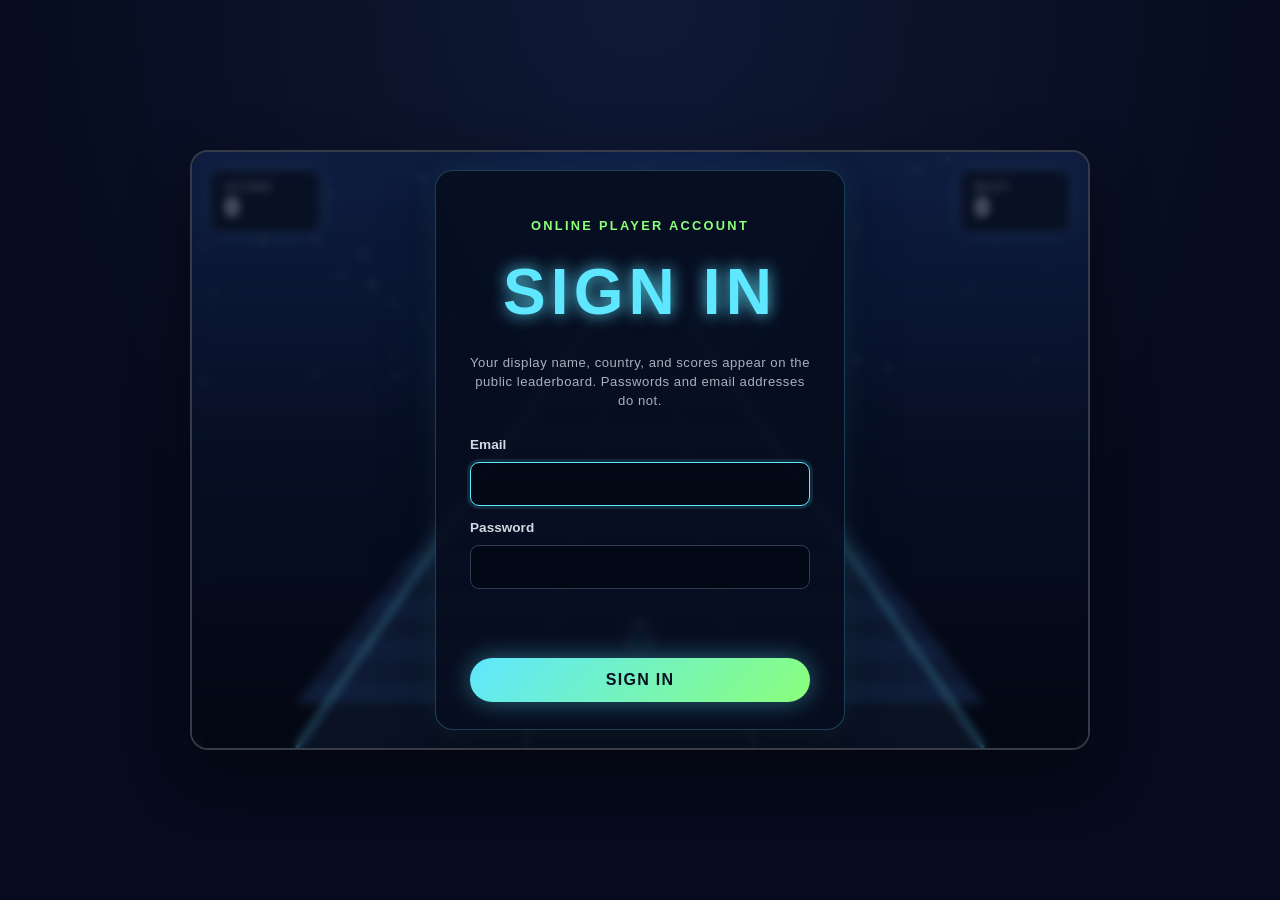
==== index.html @ 90239e7e "Add files via upload" ====
<!DOCTYPE html>
<html lang="en">
  <head>
    <meta charset="UTF-8" />
    <meta name="viewport" content="width=device-width, initial-scale=1.0" />
    <title>Slope Rush</title>
    <link rel="stylesheet" href="style.css" />
    <script src="supabase-config.js"></script>
  </head>
  <body>
    <div class="game-shell">
      <div class="hud">
        <div class="panel">
          <span class="label">Score</span>
          <span id="score">0</span>
        </div>
        <div class="panel">
          <span class="label">Best</span>
          <span id="best">0</span>
        </div>
      </div>
      <div id="challengeTracker" class="challenge-tracker" aria-live="polite" hidden></div>
      <div class="controls-hint">← → Switch lanes &nbsp;·&nbsp; ↑ Jump &nbsp;·&nbsp; ↓ Crouch</div>
      <div id="accountBar" class="account-bar" hidden>
        <span id="accountName"></span>
        <button id="signOutButton" type="button">Sign out</button>
      </div>

      <canvas id="gameCanvas" width="900" height="600" aria-label="Slope style racing game"></canvas>

      <div id="overlay" class="overlay visible" aria-live="polite"></div>

      <div class="touch-controls" aria-label="Touch controls">
        <button id="leftButton" type="button" aria-label="Move left">←</button>
        <button id="jumpButton" class="action-button" type="button" aria-label="Jump">JUMP</button>
        <button id="crouchButton" class="action-button" type="button" aria-label="Crouch">CROUCH</button>
        <button id="rightButton" type="button" aria-label="Move right">→</button>
      </div>
    </div>

    <script src="game.js"></script>
  </body>
</html>
---- style.css ----
:root {
  --bg-1: #060b1d;
  --bg-2: #101a36;
  --panel: rgba(9, 15, 31, 0.7);
  --accent: #5ee7ff;
  --accent-2: #8bff7a;
  --danger: #ff5a76;
  --text: #edf7ff;
  --shadow: rgba(0, 0, 0, 0.35);
}

* {
  box-sizing: border-box;
}

html, body {
  margin: 0;
  min-height: 100%;
  height: 100%;
  font-family: Arial, Helvetica, sans-serif;
  background: radial-gradient(circle at top, var(--bg-2), var(--bg-1) 60%);
  color: var(--text);
}

body {
  display: grid;
  place-items: center;
}

.game-shell {
  position: relative;
  width: min(92vw, 900px);
  max-height: 92vh;
  aspect-ratio: 3 / 2;
  border-radius: 18px;
  overflow: hidden;
  box-shadow: 0 24px 60px rgba(0, 0, 0, 0.45);
  border: 2px solid rgba(255, 255, 255, 0.2);
  background: #050a19;
}

#gameCanvas {
  display: block;
  width: 100%;
  height: 100%;
  background: linear-gradient(to bottom, #0c1631 0%, #050a19 45%, #030912 100%);
}

.hud {
  position: absolute;
  top: 18px;
  left: 18px;
  right: 18px;
  display: flex;
  justify-content: space-between;
  gap: 12px;
  z-index: 2;
  pointer-events: none;
}

.controls-hint {
  position: absolute;
  top: 28px;
  left: 50%;
  z-index: 2;
  transform: translateX(-50%);
  color: rgba(237, 247, 255, 0.78);
  font-size: 0.8rem;
  letter-spacing: 0.04em;
  white-space: nowrap;
  pointer-events: none;
}

.challenge-tracker {
  position: absolute;
  top: 78px;
  right: 18px;
  z-index: 2;
  display: grid;
  gap: 5px;
  width: min(230px, 30%);
  padding: 9px 12px;
  border: 1px solid rgba(94, 231, 255, 0.2);
  border-radius: 10px;
  background: rgba(9, 15, 31, 0.78);
  color: var(--text);
  font-size: 0.78rem;
  pointer-events: none;
}

.challenge-tracker-heading,
.challenge-tracker-item {
  display: flex;
  justify-content: space-between;
  align-items: center;
  gap: 8px;
}

.challenge-tracker[hidden] {
  display: none;
}

.challenge-tracker strong {
  color: var(--accent-2);
  letter-spacing: 0.04em;
}

.challenge-tracker-heading span,
.challenge-tracker-item {
  color: rgba(237, 247, 255, 0.72);
}

.challenge-tracker-item {
  font-size: 0.7rem;
}

.challenge-tracker-item b {
  color: var(--text);
  white-space: nowrap;
}

.account-bar {
  position: absolute;
  top: 18px;
  left: 50%;
  z-index: 4;
  display: flex;
  align-items: center;
  gap: 10px;
  padding: 6px 8px 6px 12px;
  transform: translateX(-50%);
  border: 1px solid rgba(255, 255, 255, 0.16);
  border-radius: 999px;
  background: var(--panel);
  color: var(--text);
  font-size: 0.8rem;
}

.account-bar[hidden] {
  display: none;
}

.account-bar button,
.auth-switch {
  border: 0;
  background: transparent;
  color: var(--accent);
  font: inherit;
  cursor: pointer;
}

.account-bar button {
  padding: 5px 8px;
  border-radius: 999px;
}

.account-bar button:hover,
.auth-switch:hover {
  color: var(--accent-2);
}

.panel {
  display: flex;
  flex-direction: column;
  min-width: 110px;
  padding: 10px 14px;
  border-radius: 10px;
  background: var(--panel);
  border: 1px solid rgba(255, 255, 255, 0.12);
  box-shadow: 0 0 25px rgba(94, 231, 255, 0.18);
}

.label {
  font-size: 0.72rem;
  letter-spacing: 0.12em;
  text-transform: uppercase;
  color: rgba(237, 247, 255, 0.75);
}

#score, #best {
  font-size: clamp(1.2rem, 2vw, 2rem);
  font-weight: 700;
  line-height: 1.1;
}

.overlay {
  position: absolute;
  inset: 0;
  display: grid;
  place-items: center;
  text-align: center;
  background: rgba(5, 10, 24, 0.45);
  backdrop-filter: blur(4px);
  z-index: 3;
  overflow-y: auto;
  opacity: 0;
  pointer-events: none;
  transition: opacity 200ms ease;
}

.overlay.visible {
  opacity: 1;
  pointer-events: auto;
}

.overlay-content {
  display: grid;
  justify-items: center;
  gap: 8px;
  max-height: 100%;
  overflow-y: auto;
  padding: 16px 24px;
}

.overlay-content.welcome-screen {
  gap: 7px;
  padding: 56px 24px 12px;
}

.overlay-content.run-complete {
  gap: 8px;
}

.challenge-card {
  display: grid;
  gap: 6px;
  width: min(100%, 470px);
  padding: 10px 12px;
  border: 1px solid rgba(94, 231, 255, 0.22);
  border-radius: 14px;
  background: rgba(7, 14, 32, 0.92);
  text-align: left;
}

.challenge-summary,
.challenge-item-heading {
  display: flex;
  justify-content: space-between;
  align-items: center;
  gap: 12px;
}

.challenge-summary {
  color: var(--accent);
  font-size: 0.9rem;
}

.challenge-summary span,
.challenge-xp,
.challenge-reset {
  color: rgba(237, 247, 255, 0.72);
  font-size: 0.72rem;
}

.challenge-list {
  display: grid;
  gap: 5px;
  margin: 0;
  padding: 0;
  list-style: none;
}

.challenge-item-heading {
  color: var(--text);
  font-size: 0.76rem;
}

.challenge-item.complete .challenge-item-heading {
  color: var(--accent-2);
}

.challenge-item progress {
  display: block;
  width: 100%;
  height: 4px;
  margin-top: 2px;
  overflow: hidden;
  border: 0;
  border-radius: 999px;
  background: rgba(255, 255, 255, 0.12);
  accent-color: var(--accent-2);
}

.challenge-item progress::-webkit-progress-bar {
  border-radius: 999px;
  background: rgba(255, 255, 255, 0.12);
}

.challenge-item progress::-webkit-progress-value {
  border-radius: 999px;
  background: linear-gradient(90deg, var(--accent), var(--accent-2));
}

.challenge-item progress::-moz-progress-bar {
  border-radius: 999px;
  background: linear-gradient(90deg, var(--accent), var(--accent-2));
}

.challenge-xp,
.challenge-reset {
  margin: 0;
  text-align: center;
}

.challenge-xp {
  color: var(--accent-2);
}

.skin-reward {
  padding-top: 6px;
  border-top: 1px solid rgba(255, 255, 255, 0.1);
}

.skin-reward summary,
.skin-summary-name,
.skin-equipped {
  display: flex;
  align-items: center;
  gap: 8px;
}

.skin-reward summary {
  justify-content: space-between;
  color: rgba(237, 247, 255, 0.8);
  font-size: 0.7rem;
  cursor: pointer;
  list-style: none;
}

.skin-reward summary::-webkit-details-marker {
  display: none;
}

.skin-summary-name {
  color: var(--accent);
  font-weight: 700;
}

.skin-equipped {
  margin-top: 8px;
}

.skin-equipped label {
  color: rgba(237, 247, 255, 0.78);
  font-size: 0.72rem;
}

.skin-equipped select {
  min-width: 0;
  flex: 1;
  padding: 6px 8px;
  border: 1px solid rgba(94, 231, 255, 0.25);
  border-radius: 7px;
  background: rgba(3, 8, 20, 0.9);
  color: var(--text);
  font: inherit;
  font-size: 0.72rem;
}

.skin-equipped select:focus {
  outline: 2px solid rgba(94, 231, 255, 0.65);
  outline-offset: 2px;
}

.skin-swatch {
  display: inline-block;
  width: 18px;
  height: 18px;
  flex: 0 0 18px;
  border: 2px solid rgba(255, 255, 255, 0.9);
  border-radius: 50%;
  background: var(--skin-color);
  box-shadow: 0 0 12px var(--skin-glow);
}

.challenge-level-up {
  color: var(--accent-2);
  font-size: 0.76rem;
  font-weight: 700;
  text-align: center;
}

.challenge-tracker .challenge-level-up {
  display: block;
  line-height: 1.35;
}

.overlay-content p {
  margin: 0;
}

.auth-card {
  display: grid;
  justify-items: stretch;
  gap: 10px;
  width: min(90%, 410px);
  max-height: 94%;
  overflow-y: auto;
  padding: clamp(20px, 4vw, 34px);
  border: 1px solid rgba(94, 231, 255, 0.24);
  border-radius: 18px;
  background: rgba(7, 14, 32, 0.92);
  box-shadow: 0 18px 55px rgba(0, 0, 0, 0.42), 0 0 30px rgba(94, 231, 255, 0.1);
  text-align: left;
}

.auth-card .eyebrow,
.auth-card h1,
.auth-card .auth-description,
.auth-card .hint {
  text-align: center;
}

.auth-card h1 {
  font-size: clamp(1.8rem, 5vw, 2.5rem);
}

.auth-card .auth-description,
.auth-card .hint {
  color: rgba(237, 247, 255, 0.7);
  font-size: 0.82rem;
  line-height: 1.45;
}

.auth-card .setup-notice {
  padding: 10px 12px;
  border: 1px solid rgba(255, 189, 74, 0.35);
  border-radius: 9px;
  background: rgba(255, 189, 74, 0.08);
  color: #ffd58a;
  font-size: 0.8rem;
  line-height: 1.45;
  text-align: center;
}

.auth-card label {
  margin-top: 4px;
  color: rgba(237, 247, 255, 0.88);
  font-size: 0.85rem;
  font-weight: 700;
}

.auth-card input {
  width: 100%;
  min-height: 44px;
  padding: 10px 12px;
  border: 1px solid rgba(181, 212, 255, 0.26);
  border-radius: 9px;
  outline: none;
  background: rgba(3, 8, 20, 0.85);
  color: var(--text);
  font: inherit;
}

.auth-card input:focus {
  border-color: var(--accent);
  box-shadow: 0 0 0 3px rgba(94, 231, 255, 0.12);
}

.auth-card .auth-message {
  min-height: 1em;
  color: #ff9aa9;
  font-size: 0.85rem;
  line-height: 1.4;
  text-align: center;
}

.auth-card .auth-submit {
  width: 100%;
}

.auth-card .auth-submit:disabled {
  cursor: wait;
  opacity: 0.7;
}

.auth-switch {
  padding: 8px;
  font-size: 0.9rem;
}

.leaderboard-card {
  display: grid;
  justify-items: center;
  gap: 12px;
  width: min(92%, 650px);
  max-height: 92%;
  overflow-y: auto;
  padding: clamp(18px, 4vw, 32px);
  border: 1px solid rgba(94, 231, 255, 0.24);
  border-radius: 18px;
  background: rgba(7, 14, 32, 0.94);
  box-shadow: 0 18px 55px rgba(0, 0, 0, 0.42), 0 0 30px rgba(94, 231, 255, 0.1);
}

.leaderboard-card h1 {
  font-size: clamp(1.8rem, 5vw, 2.5rem);
}

.leaderboard-status {
  min-height: 1.3em;
  color: rgba(237, 247, 255, 0.75);
  font-size: 0.85rem;
  line-height: 1.45;
}

.leaderboard-table-wrap {
  width: 100%;
  overflow-x: auto;
}

.leaderboard-table {
  width: 100%;
  border-collapse: collapse;
  text-align: left;
}

.leaderboard-table th,
.leaderboard-table td {
  padding: 10px 8px;
  border-bottom: 1px solid rgba(255, 255, 255, 0.1);
}

.leaderboard-table th {
  color: var(--accent);
  font-size: 0.72rem;
  letter-spacing: 0.08em;
  text-transform: uppercase;
}

.leaderboard-table td {
  font-size: 0.92rem;
}

.overlay .eyebrow {
  color: var(--accent-2);
  font-size: 0.8rem;
  font-weight: 700;
  letter-spacing: 0.18em;
  text-transform: uppercase;
}

.overlay h1 {
  margin: 0;
  font-size: clamp(2rem, 5vw, 4rem);
  letter-spacing: 0.08em;
  text-transform: uppercase;
  color: var(--accent);
  text-shadow: 0 0 16px rgba(94, 231, 255, 0.9);
}

.overlay p {
  font-size: clamp(0.9rem, 2vw, 1.2rem);
  letter-spacing: 0.04em;
}

.overlay .hint {
  color: rgba(237, 247, 255, 0.72);
  font-size: 0.85rem;
}

.start-button {
  margin: 8px 0;
  padding: 13px 32px;
  border: 0;
  border-radius: 999px;
  background: linear-gradient(135deg, var(--accent), var(--accent-2));
  color: #06101e;
  font-size: 1rem;
  font-weight: 800;
  letter-spacing: 0.08em;
  text-transform: uppercase;
  cursor: pointer;
  box-shadow: 0 0 24px rgba(94, 231, 255, 0.4);
}

.start-button:hover {
  transform: translateY(-2px);
  box-shadow: 0 0 32px rgba(94, 231, 255, 0.7);
}

.touch-controls {
  position: absolute;
  right: 16px;
  bottom: 16px;
  left: 16px;
  display: flex;
  justify-content: space-between;
  z-index: 2;
  pointer-events: none;
}

.touch-controls button {
  width: 54px;
  height: 54px;
  border: 1px solid rgba(255, 255, 255, 0.35);
  border-radius: 50%;
  background: rgba(9, 15, 31, 0.65);
  color: var(--text);
  font-size: 1.7rem;
  cursor: pointer;
  pointer-events: auto;
  touch-action: manipulation;
}

.touch-controls .action-button {
  width: auto;
  min-width: 72px;
  height: 46px;
  align-self: center;
  padding: 0 12px;
  border-radius: 999px;
  font-size: 0.72rem;
  font-weight: 800;
  letter-spacing: 0.05em;
}

@media (hover: hover) and (pointer: fine) {
  .touch-controls {
    display: none;
  }
}

@media (max-width: 600px) {
  .game-shell {
    width: 100vw;
    max-height: 100vh;
    border-radius: 0;
  }

  .panel {
    min-width: 82px;
  }

  .controls-hint {
    top: 76px;
    font-size: 0.65rem;
  }

  .account-bar {
    top: 14px;
    font-size: 0.7rem;
  }

  .challenge-tracker {
    top: 118px;
    right: 10px;
    width: min(205px, 45%);
    padding: 7px 9px;
    font-size: 0.68rem;
  }

  .challenge-card {
    padding: 11px 12px;
  }
}
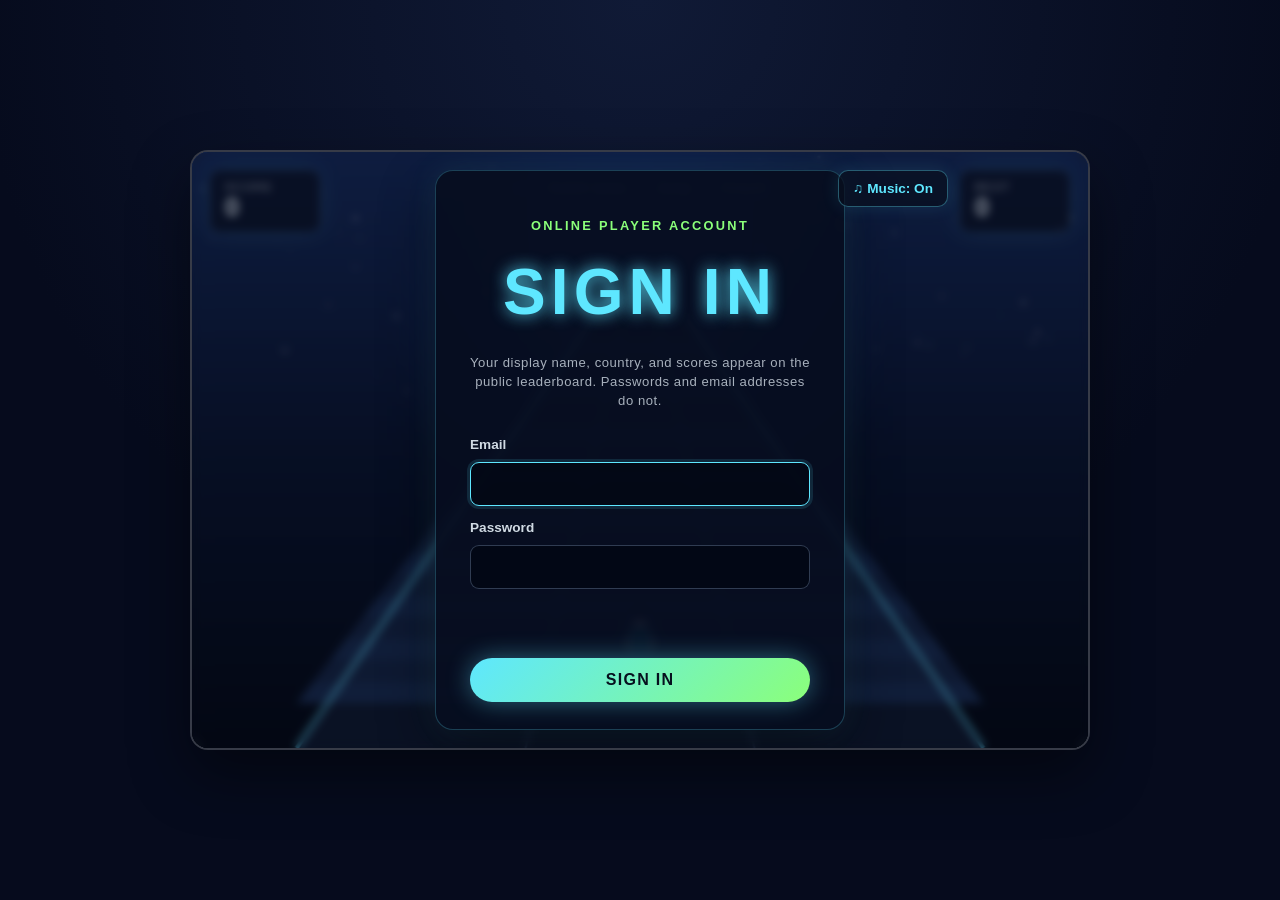
==== commit 9be8a9a9: "Add background music and toggle Publish the synthesized music, its accessible on/off button, and the" ====
--- a/index.html
+++ b/index.html
@@ -19,6 +19,9 @@
           <span id="best">0</span>
         </div>
       </div>
+      <button id="musicToggle" class="music-toggle" type="button" aria-pressed="true" aria-label="Turn music off">
+        ♫ Music: On
+      </button>
       <div id="challengeTracker" class="challenge-tracker" aria-live="polite" hidden></div>
       <div class="controls-hint">← → Switch lanes &nbsp;·&nbsp; ↑ Jump &nbsp;·&nbsp; ↓ Crouch</div>
       <div id="accountBar" class="account-bar" hidden>
--- a/style.css
+++ b/style.css
@@ -56,6 +56,34 @@
   gap: 12px;
   z-index: 2;
   pointer-events: none;
+}
+
+.music-toggle {
+  position: absolute;
+  top: 18px;
+  right: 140px;
+  z-index: 4;
+  padding: 10px 14px;
+  border: 1px solid rgba(94, 231, 255, 0.35);
+  border-radius: 10px;
+  background: var(--panel);
+  color: var(--accent);
+  font: inherit;
+  font-size: 0.85rem;
+  font-weight: 700;
+  cursor: pointer;
+  box-shadow: 0 0 18px rgba(94, 231, 255, 0.12);
+}
+
+.music-toggle:hover,
+.music-toggle:focus-visible {
+  border-color: var(--accent);
+  background: rgba(94, 231, 255, 0.12);
+}
+
+.music-toggle:focus-visible {
+  outline: 2px solid rgba(94, 231, 255, 0.65);
+  outline-offset: 2px;
 }
 
 .controls-hint {
@@ -504,6 +532,35 @@
   line-height: 1.45;
 }
 
+.leaderboard-tabs {
+  display: flex;
+  justify-content: center;
+  gap: 8px;
+}
+
+.leaderboard-tab {
+  padding: 8px 16px;
+  border: 1px solid rgba(94, 231, 255, 0.28);
+  border-radius: 999px;
+  background: rgba(3, 8, 20, 0.7);
+  color: rgba(237, 247, 255, 0.78);
+  font: inherit;
+  font-size: 0.85rem;
+  cursor: pointer;
+}
+
+.leaderboard-tab:hover,
+.leaderboard-tab.active {
+  border-color: var(--accent);
+  background: rgba(94, 231, 255, 0.12);
+  color: var(--accent);
+}
+
+.leaderboard-tab:focus-visible {
+  outline: 2px solid rgba(94, 231, 255, 0.65);
+  outline-offset: 2px;
+}
+
 .leaderboard-table-wrap {
   width: 100%;
   overflow-x: auto;
@@ -632,6 +689,13 @@
     min-width: 82px;
   }
 
+  .music-toggle {
+    top: 14px;
+    right: 102px;
+    padding: 8px 10px;
+    font-size: 0.72rem;
+  }
+
   .controls-hint {
     top: 76px;
     font-size: 0.65rem;
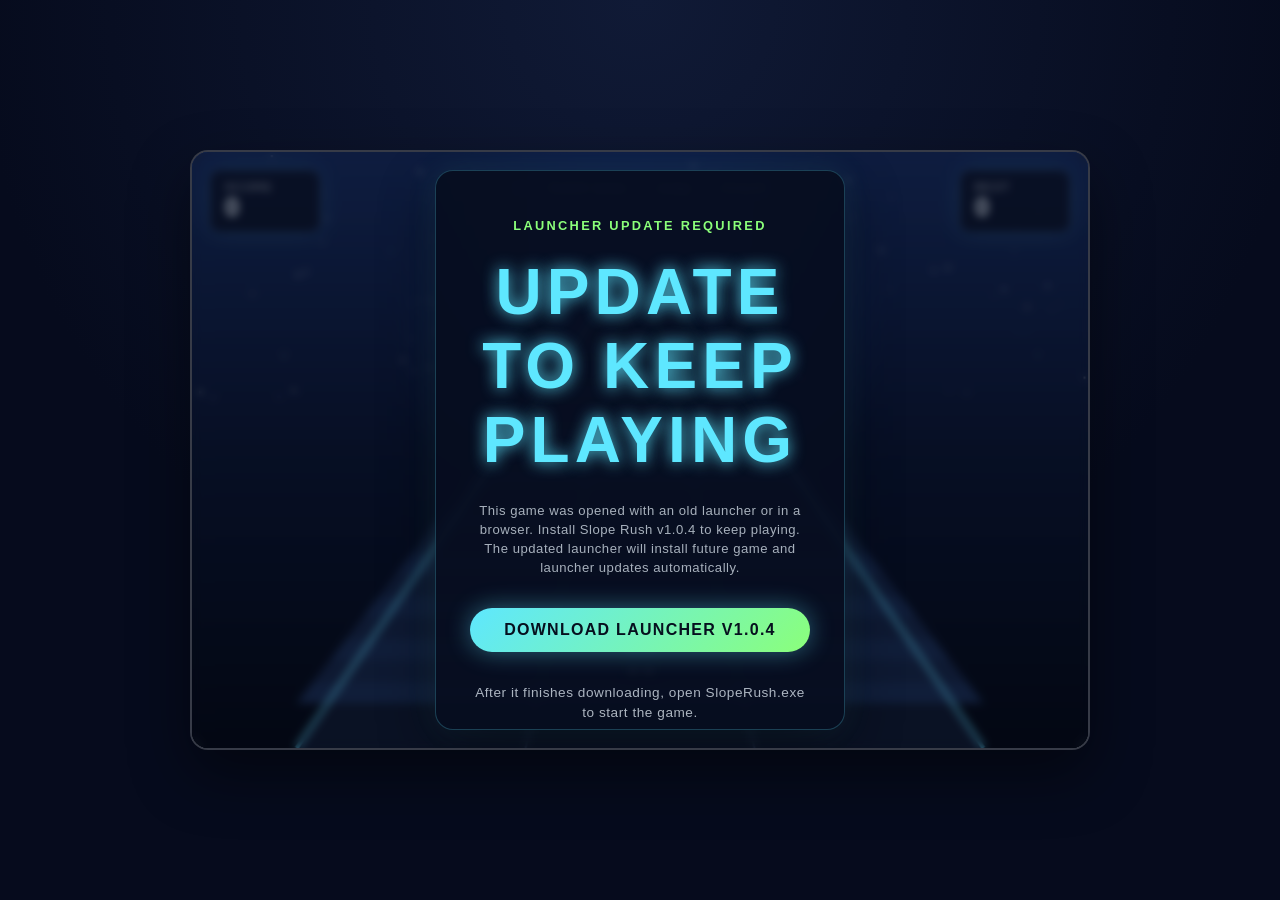
==== commit 965314d2: "Show Extra XP rewards in a centered popup" ====
--- a/index.html
+++ b/index.html
@@ -31,6 +31,7 @@
 
       <canvas id="gameCanvas" width="900" height="600" aria-label="Slope style racing game"></canvas>
 
+      <div id="extraXpPopup" class="extra-xp-popup" role="status" aria-live="polite" hidden></div>
       <div id="overlay" class="overlay visible" aria-live="polite"></div>
 
       <div class="touch-controls" aria-label="Touch controls">
--- a/style.css
+++ b/style.css
@@ -128,6 +128,52 @@
   display: none;
 }
 
+.extra-xp-popup {
+  position: absolute;
+  top: 50%;
+  left: 50%;
+  z-index: 3;
+  width: max-content;
+  max-width: calc(100% - 32px);
+  padding: 14px 22px;
+  transform: translate(-50%, -50%);
+  border: 1px solid rgba(139, 255, 122, 0.65);
+  border-radius: 14px;
+  background: rgba(5, 12, 27, 0.88);
+  box-shadow: 0 0 30px rgba(139, 255, 122, 0.28);
+  color: var(--accent-2);
+  font-size: clamp(1.1rem, 3vw, 1.8rem);
+  font-weight: 800;
+  letter-spacing: 0.04em;
+  text-align: center;
+  text-shadow: 0 0 14px rgba(139, 255, 122, 0.7);
+  pointer-events: none;
+}
+
+.extra-xp-popup[hidden] {
+  display: none;
+}
+
+.extra-xp-popup.visible {
+  animation: extra-xp-popup 2.5s ease both;
+}
+
+@keyframes extra-xp-popup {
+  0% {
+    opacity: 0;
+    transform: translate(-50%, calc(-50% + 12px)) scale(0.9);
+  }
+  12%,
+  72% {
+    opacity: 1;
+    transform: translate(-50%, -50%) scale(1);
+  }
+  100% {
+    opacity: 0;
+    transform: translate(-50%, calc(-50% - 10px)) scale(1.03);
+  }
+}
+
 .challenge-tracker strong {
   color: var(--accent-2);
   letter-spacing: 0.04em;
@@ -413,6 +459,23 @@
   line-height: 1.35;
 }
 
+@media (prefers-reduced-motion: reduce) {
+  .extra-xp-popup.visible {
+    animation-name: extra-xp-popup-reduced;
+  }
+
+  @keyframes extra-xp-popup-reduced {
+    0%,
+    100% {
+      opacity: 0;
+    }
+    12%,
+    72% {
+      opacity: 1;
+    }
+  }
+}
+
 .overlay-content p {
   margin: 0;
 }
@@ -497,6 +560,12 @@
   width: 100%;
 }
 
+.launcher-update-link {
+  display: block;
+  text-align: center;
+  text-decoration: none;
+}
+
 .auth-card .auth-submit:disabled {
   cursor: wait;
   opacity: 0.7;
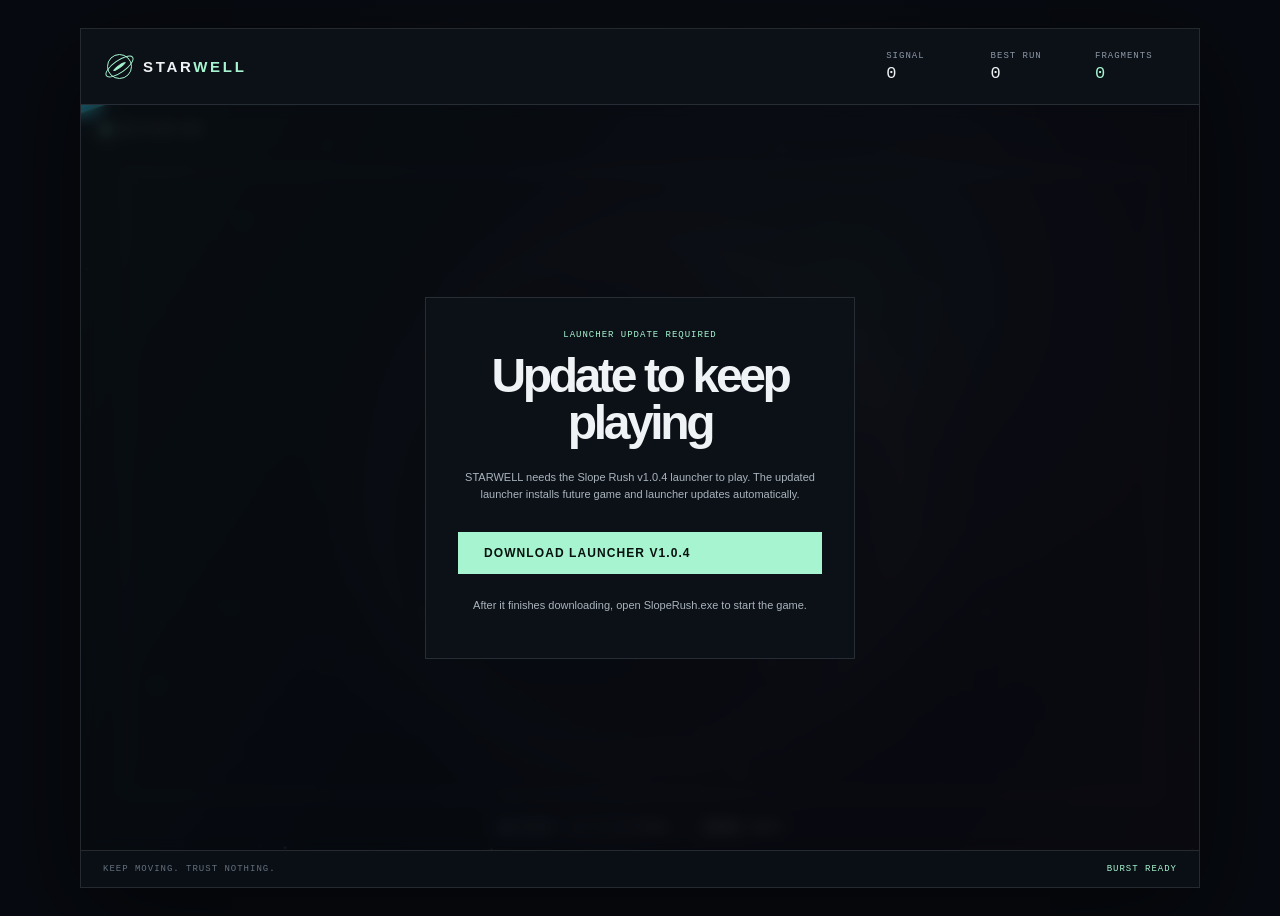
==== commit 6c884a55: "Redesign game as STARWELL zero-gravity survival Co-authored-by: Copilot <223556219+Copilot@users.nor" ====
--- a/index.html
+++ b/index.html
@@ -3,45 +3,49 @@
   <head>
     <meta charset="UTF-8" />
     <meta name="viewport" content="width=device-width, initial-scale=1.0" />
-    <title>Slope Rush</title>
+    <meta name="theme-color" content="#070a12" />
+    <title>STARWELL — drift into the unknown</title>
     <link rel="stylesheet" href="style.css" />
     <script src="supabase-config.js"></script>
   </head>
   <body>
-    <div class="game-shell">
-      <div class="hud">
-        <div class="panel">
-          <span class="label">Score</span>
-          <span id="score">0</span>
+    <main class="game-shell">
+      <header class="topbar">
+        <a class="brand" href="#" aria-label="STARWELL home">
+          <span class="brand-mark" aria-hidden="true"></span>
+          <span>STAR<span>WELL</span></span>
+        </a>
+        <div class="hud" aria-live="polite">
+          <div class="stat"><span class="label">Signal</span><strong id="score">0</strong></div>
+          <div class="stat"><span class="label">Best run</span><strong id="best">0</strong></div>
+          <div class="stat shard-stat"><span class="label">Fragments</span><strong id="shards">0</strong></div>
         </div>
-        <div class="panel">
-          <span class="label">Best</span>
-          <span id="best">0</span>
+        <button id="musicToggle" class="music-toggle" type="button" aria-pressed="true" aria-label="Turn music off">♫</button>
+        <div id="accountBar" class="account-bar" hidden>
+          <span id="accountName"></span>
+          <button id="signOutButton" type="button">Sign out</button>
         </div>
-      </div>
-      <button id="musicToggle" class="music-toggle" type="button" aria-pressed="true" aria-label="Turn music off">
-        ♫ Music: On
-      </button>
-      <div id="challengeTracker" class="challenge-tracker" aria-live="polite" hidden></div>
-      <div class="controls-hint">← → Switch lanes &nbsp;·&nbsp; ↑ Jump &nbsp;·&nbsp; ↓ Crouch</div>
-      <div id="accountBar" class="account-bar" hidden>
-        <span id="accountName"></span>
-        <button id="signOutButton" type="button">Sign out</button>
-      </div>
+      </header>
 
-      <canvas id="gameCanvas" width="900" height="600" aria-label="Slope style racing game"></canvas>
-
-      <div id="extraXpPopup" class="extra-xp-popup" role="status" aria-live="polite" hidden></div>
-      <div id="overlay" class="overlay visible" aria-live="polite"></div>
-
-      <div class="touch-controls" aria-label="Touch controls">
-        <button id="leftButton" type="button" aria-label="Move left">←</button>
-        <button id="jumpButton" class="action-button" type="button" aria-label="Jump">JUMP</button>
-        <button id="crouchButton" class="action-button" type="button" aria-label="Crouch">CROUCH</button>
-        <button id="rightButton" type="button" aria-label="Move right">→</button>
-      </div>
-    </div>
-
+      <section class="playfield" aria-label="STARWELL game">
+        <canvas id="gameCanvas" width="900" height="600" aria-label="A zero-gravity space survival game"></canvas>
+        <div class="world-label"><span class="live-dot"></span><span id="worldLabel">THE OUTER RIM</span></div>
+        <div id="challengeTracker" class="challenge-tracker" aria-live="polite" hidden></div>
+        <div id="extraXpPopup" class="extra-xp-popup" role="status" aria-live="polite" hidden></div>
+        <div id="overlay" class="overlay visible" aria-live="polite"></div>
+        <div class="controls-hint"><kbd>W A S D</kbd> / <kbd>← ↑ ↓ →</kbd> steer <span>·</span> <kbd>SPACE</kbd> burst</div>
+        <div class="touch-controls" aria-label="Flight controls">
+          <div class="dpad">
+            <button id="jumpButton" type="button" aria-label="Thrust up">↑</button>
+            <button id="leftButton" type="button" aria-label="Thrust left">←</button>
+            <button id="crouchButton" type="button" aria-label="Thrust down">↓</button>
+            <button id="rightButton" type="button" aria-label="Thrust right">→</button>
+          </div>
+          <button id="boostButton" class="boost-button" type="button" aria-label="Boost">BURST</button>
+        </div>
+      </section>
+      <footer class="footer"><span>KEEP MOVING. TRUST NOTHING.</span><span id="boostStatus">BURST READY</span></footer>
+    </main>
     <script src="game.js"></script>
   </body>
 </html>
--- a/style.css
+++ b/style.css
@@ -1,789 +1,376 @@
 :root {
-  --bg-1: #060b1d;
-  --bg-2: #101a36;
-  --panel: rgba(9, 15, 31, 0.7);
-  --accent: #5ee7ff;
-  --accent-2: #8bff7a;
-  --danger: #ff5a76;
-  --text: #edf7ff;
-  --shadow: rgba(0, 0, 0, 0.35);
-}
-
-* {
-  box-sizing: border-box;
-}
+  color-scheme: dark;
+  --ink: #f0f3f5;
+  --muted: #8d98a5;
+  --line: rgba(215, 229, 239, 0.13);
+  --panel: rgba(10, 15, 23, 0.88);
+  --mint: #a7f5d0;
+  --pink: #f59caf;
+  --mono: 'Cascadia Code', Consolas, monospace;
+  --sans: 'Segoe UI', Arial, sans-serif;
+}
+
+* { box-sizing: border-box; }
 
 html, body {
   margin: 0;
+  min-width: 320px;
   min-height: 100%;
-  height: 100%;
-  font-family: Arial, Helvetica, sans-serif;
-  background: radial-gradient(circle at top, var(--bg-2), var(--bg-1) 60%);
-  color: var(--text);
+  font-family: var(--sans);
+  background: #070a10;
+  color: var(--ink);
 }
 
 body {
+  min-height: 100vh;
   display: grid;
   place-items: center;
-}
+  padding: 28px;
+  background:
+    radial-gradient(ellipse at 50% 40%, rgba(35, 57, 65, 0.18), transparent 58%),
+    #070a10;
+}
+
+button, input, select { font: inherit; }
+button { color: inherit; }
+[hidden] { display: none !important; }
 
 .game-shell {
   position: relative;
-  width: min(92vw, 900px);
-  max-height: 92vh;
-  aspect-ratio: 3 / 2;
-  border-radius: 18px;
-  overflow: hidden;
-  box-shadow: 0 24px 60px rgba(0, 0, 0, 0.45);
-  border: 2px solid rgba(255, 255, 255, 0.2);
-  background: #050a19;
-}
-
-#gameCanvas {
-  display: block;
-  width: 100%;
-  height: 100%;
-  background: linear-gradient(to bottom, #0c1631 0%, #050a19 45%, #030912 100%);
-}
+  width: min(1120px, 100%);
+  border: 1px solid var(--line);
+  background: #0a0e15;
+  box-shadow: 0 28px 100px rgba(0, 0, 0, 0.55);
+}
+
+.topbar {
+  position: relative;
+  z-index: 4;
+  min-height: 76px;
+  display: flex;
+  align-items: center;
+  justify-content: space-between;
+  gap: 20px;
+  padding: 0 26px;
+  border-bottom: 1px solid var(--line);
+  background: #0c1118;
+}
+
+.brand {
+  display: flex;
+  align-items: center;
+  gap: 11px;
+  color: var(--ink);
+  font-size: 15px;
+  font-weight: 700;
+  letter-spacing: 0.18em;
+  text-decoration: none;
+}
+
+.brand > span:last-child > span { color: var(--mint); }
+
+.brand-mark {
+  position: relative;
+  width: 25px;
+  height: 25px;
+  border: 1px solid var(--mint);
+  border-radius: 50%;
+}
+
+.brand-mark::before,
+.brand-mark::after {
+  position: absolute;
+  content: '';
+  border: 1px solid var(--mint);
+  border-radius: 50%;
+  transform: rotate(-35deg);
+}
+
+.brand-mark::before { inset: 5px -5px; }
+.brand-mark::after { inset: 10px 4px; background: var(--mint); }
 
 .hud {
-  position: absolute;
-  top: 18px;
-  left: 18px;
-  right: 18px;
-  display: flex;
-  justify-content: space-between;
-  gap: 12px;
-  z-index: 2;
+  display: flex;
+  align-items: center;
+  gap: clamp(14px, 3vw, 40px);
+  margin-left: auto;
+  margin-right: 12px;
+}
+
+.stat { display: grid; gap: 3px; min-width: 66px; }
+.label, .world-label, .footer, .controls-hint, .eyebrow {
+  font-family: var(--mono);
+  text-transform: uppercase;
+  letter-spacing: 0.11em;
+}
+
+.label { color: var(--muted); font-size: 9px; }
+.stat strong { font-family: var(--mono); font-size: 17px; font-weight: 500; }
+.shard-stat strong { color: var(--mint); }
+
+.music-toggle {
+  width: 36px;
+  height: 36px;
+  border: 1px solid var(--line);
+  border-radius: 50%;
+  background: transparent;
+  color: var(--mint);
+  cursor: pointer;
+}
+
+.music-toggle:hover, .music-toggle:focus-visible { background: rgba(167, 245, 208, 0.1); }
+.account-bar { display: flex; align-items: center; gap: 10px; font-size: 12px; }
+.account-bar button { border: 0; background: transparent; color: var(--mint); cursor: pointer; }
+
+.playfield { position: relative; overflow: hidden; background: #080d13; }
+#gameCanvas { display: block; width: 100%; aspect-ratio: 3 / 2; }
+
+.world-label {
+  position: absolute;
+  top: 20px;
+  left: 22px;
+  z-index: 1;
+  display: flex;
+  align-items: center;
+  gap: 9px;
+  color: rgba(227, 239, 238, 0.66);
+  font-size: 9px;
   pointer-events: none;
 }
 
-.music-toggle {
-  position: absolute;
-  top: 18px;
-  right: 140px;
-  z-index: 4;
-  padding: 10px 14px;
-  border: 1px solid rgba(94, 231, 255, 0.35);
-  border-radius: 10px;
-  background: var(--panel);
-  color: var(--accent);
-  font: inherit;
-  font-size: 0.85rem;
-  font-weight: 700;
-  cursor: pointer;
-  box-shadow: 0 0 18px rgba(94, 231, 255, 0.12);
-}
-
-.music-toggle:hover,
-.music-toggle:focus-visible {
-  border-color: var(--accent);
-  background: rgba(94, 231, 255, 0.12);
-}
-
-.music-toggle:focus-visible {
-  outline: 2px solid rgba(94, 231, 255, 0.65);
-  outline-offset: 2px;
+.live-dot {
+  width: 6px;
+  height: 6px;
+  border-radius: 50%;
+  background: var(--mint);
+  box-shadow: 0 0 11px var(--mint);
 }
 
 .controls-hint {
   position: absolute;
-  top: 28px;
+  bottom: 17px;
   left: 50%;
-  z-index: 2;
+  z-index: 1;
   transform: translateX(-50%);
-  color: rgba(237, 247, 255, 0.78);
-  font-size: 0.8rem;
-  letter-spacing: 0.04em;
+  color: rgba(225, 233, 239, 0.55);
+  font-size: 9px;
   white-space: nowrap;
   pointer-events: none;
 }
 
-.challenge-tracker {
-  position: absolute;
-  top: 78px;
-  right: 18px;
-  z-index: 2;
-  display: grid;
-  gap: 5px;
-  width: min(230px, 30%);
-  padding: 9px 12px;
-  border: 1px solid rgba(94, 231, 255, 0.2);
-  border-radius: 10px;
-  background: rgba(9, 15, 31, 0.78);
-  color: var(--text);
-  font-size: 0.78rem;
-  pointer-events: none;
-}
-
-.challenge-tracker-heading,
-.challenge-tracker-item {
+kbd {
+  padding: 3px 5px;
+  border: 1px solid rgba(227, 239, 238, 0.18);
+  color: rgba(240, 243, 245, 0.84);
+  font: inherit;
+}
+
+.controls-hint > span { margin: 0 7px; color: var(--mint); }
+
+.footer {
   display: flex;
   justify-content: space-between;
-  align-items: center;
-  gap: 8px;
-}
-
-.challenge-tracker[hidden] {
-  display: none;
-}
-
-.extra-xp-popup {
-  position: absolute;
-  top: 50%;
-  left: 50%;
+  padding: 13px 22px;
+  border-top: 1px solid var(--line);
+  color: #64707b;
+  font-size: 9px;
+}
+
+#boostStatus { color: var(--mint); }
+
+.overlay {
+  position: absolute;
+  inset: 0;
   z-index: 3;
-  width: max-content;
-  max-width: calc(100% - 32px);
-  padding: 14px 22px;
-  transform: translate(-50%, -50%);
-  border: 1px solid rgba(139, 255, 122, 0.65);
-  border-radius: 14px;
-  background: rgba(5, 12, 27, 0.88);
-  box-shadow: 0 0 30px rgba(139, 255, 122, 0.28);
-  color: var(--accent-2);
-  font-size: clamp(1.1rem, 3vw, 1.8rem);
-  font-weight: 800;
-  letter-spacing: 0.04em;
-  text-align: center;
-  text-shadow: 0 0 14px rgba(139, 255, 122, 0.7);
-  pointer-events: none;
-}
-
-.extra-xp-popup[hidden] {
-  display: none;
-}
-
-.extra-xp-popup.visible {
-  animation: extra-xp-popup 2.5s ease both;
-}
-
-@keyframes extra-xp-popup {
-  0% {
-    opacity: 0;
-    transform: translate(-50%, calc(-50% + 12px)) scale(0.9);
-  }
-  12%,
-  72% {
-    opacity: 1;
-    transform: translate(-50%, -50%) scale(1);
-  }
-  100% {
-    opacity: 0;
-    transform: translate(-50%, calc(-50% - 10px)) scale(1.03);
-  }
-}
-
-.challenge-tracker strong {
-  color: var(--accent-2);
-  letter-spacing: 0.04em;
-}
-
-.challenge-tracker-heading span,
-.challenge-tracker-item {
-  color: rgba(237, 247, 255, 0.72);
-}
-
-.challenge-tracker-item {
-  font-size: 0.7rem;
-}
-
-.challenge-tracker-item b {
-  color: var(--text);
-  white-space: nowrap;
-}
-
-.account-bar {
-  position: absolute;
-  top: 18px;
-  left: 50%;
-  z-index: 4;
-  display: flex;
-  align-items: center;
-  gap: 10px;
-  padding: 6px 8px 6px 12px;
-  transform: translateX(-50%);
-  border: 1px solid rgba(255, 255, 255, 0.16);
-  border-radius: 999px;
-  background: var(--panel);
-  color: var(--text);
-  font-size: 0.8rem;
-}
-
-.account-bar[hidden] {
-  display: none;
-}
-
-.account-bar button,
-.auth-switch {
-  border: 0;
-  background: transparent;
-  color: var(--accent);
-  font: inherit;
-  cursor: pointer;
-}
-
-.account-bar button {
-  padding: 5px 8px;
-  border-radius: 999px;
-}
-
-.account-bar button:hover,
-.auth-switch:hover {
-  color: var(--accent-2);
-}
-
-.panel {
-  display: flex;
-  flex-direction: column;
-  min-width: 110px;
-  padding: 10px 14px;
-  border-radius: 10px;
-  background: var(--panel);
-  border: 1px solid rgba(255, 255, 255, 0.12);
-  box-shadow: 0 0 25px rgba(94, 231, 255, 0.18);
-}
-
-.label {
-  font-size: 0.72rem;
-  letter-spacing: 0.12em;
-  text-transform: uppercase;
-  color: rgba(237, 247, 255, 0.75);
-}
-
-#score, #best {
-  font-size: clamp(1.2rem, 2vw, 2rem);
-  font-weight: 700;
-  line-height: 1.1;
-}
-
-.overlay {
-  position: absolute;
-  inset: 0;
   display: grid;
   place-items: center;
-  text-align: center;
-  background: rgba(5, 10, 24, 0.45);
-  backdrop-filter: blur(4px);
-  z-index: 3;
-  overflow-y: auto;
+  overflow: auto;
+  padding: 22px;
+  background: rgba(5, 9, 14, 0.63);
+  backdrop-filter: blur(7px);
   opacity: 0;
   pointer-events: none;
-  transition: opacity 200ms ease;
-}
-
-.overlay.visible {
-  opacity: 1;
-  pointer-events: auto;
-}
-
-.overlay-content {
-  display: grid;
-  justify-items: center;
-  gap: 8px;
-  max-height: 100%;
-  overflow-y: auto;
-  padding: 16px 24px;
-}
-
-.overlay-content.welcome-screen {
-  gap: 7px;
-  padding: 56px 24px 12px;
-}
-
-.overlay-content.run-complete {
-  gap: 8px;
-}
-
-.challenge-card {
-  display: grid;
-  gap: 6px;
-  width: min(100%, 470px);
-  padding: 10px 12px;
-  border: 1px solid rgba(94, 231, 255, 0.22);
-  border-radius: 14px;
-  background: rgba(7, 14, 32, 0.92);
-  text-align: left;
-}
-
-.challenge-summary,
-.challenge-item-heading {
-  display: flex;
-  justify-content: space-between;
-  align-items: center;
-  gap: 12px;
-}
-
-.challenge-summary {
-  color: var(--accent);
-  font-size: 0.9rem;
-}
-
-.challenge-summary span,
-.challenge-xp,
-.challenge-reset {
-  color: rgba(237, 247, 255, 0.72);
-  font-size: 0.72rem;
-}
-
-.challenge-list {
-  display: grid;
-  gap: 5px;
+  transition: opacity 180ms ease;
+}
+
+.overlay.visible { opacity: 1; pointer-events: auto; }
+.overlay-content { display: grid; justify-items: center; gap: 12px; width: min(100%, 590px); }
+.overlay-content.welcome-screen { padding: 20px 0; }
+.overlay-content.run-complete { padding: 16px 0; }
+
+.eyebrow { margin: 0; color: var(--mint); font-size: 9px; }
+.overlay h1, .auth-card h1, .leaderboard-card h1 {
   margin: 0;
-  padding: 0;
-  list-style: none;
-}
-
-.challenge-item-heading {
-  color: var(--text);
-  font-size: 0.76rem;
-}
-
-.challenge-item.complete .challenge-item-heading {
-  color: var(--accent-2);
-}
-
-.challenge-item progress {
-  display: block;
-  width: 100%;
-  height: 4px;
-  margin-top: 2px;
-  overflow: hidden;
-  border: 0;
-  border-radius: 999px;
-  background: rgba(255, 255, 255, 0.12);
-  accent-color: var(--accent-2);
-}
-
-.challenge-item progress::-webkit-progress-bar {
-  border-radius: 999px;
-  background: rgba(255, 255, 255, 0.12);
-}
-
-.challenge-item progress::-webkit-progress-value {
-  border-radius: 999px;
-  background: linear-gradient(90deg, var(--accent), var(--accent-2));
-}
-
-.challenge-item progress::-moz-progress-bar {
-  border-radius: 999px;
-  background: linear-gradient(90deg, var(--accent), var(--accent-2));
-}
-
-.challenge-xp,
-.challenge-reset {
-  margin: 0;
-  text-align: center;
-}
-
-.challenge-xp {
-  color: var(--accent-2);
-}
-
-.skin-reward {
-  padding-top: 6px;
-  border-top: 1px solid rgba(255, 255, 255, 0.1);
-}
-
-.skin-reward summary,
-.skin-summary-name,
-.skin-equipped {
-  display: flex;
-  align-items: center;
-  gap: 8px;
-}
-
-.skin-reward summary {
-  justify-content: space-between;
-  color: rgba(237, 247, 255, 0.8);
-  font-size: 0.7rem;
-  cursor: pointer;
-  list-style: none;
-}
-
-.skin-reward summary::-webkit-details-marker {
-  display: none;
-}
-
-.skin-summary-name {
-  color: var(--accent);
+  font-size: clamp(38px, 8vw, 76px);
+  font-weight: 600;
+  letter-spacing: -0.07em;
+  line-height: 0.98;
+}
+
+.welcome-screen h1 { font-size: clamp(52px, 10vw, 92px); }
+.welcome-screen h1 span { color: var(--mint); }
+.overlay-content p { margin: 0; }
+.welcome-copy { max-width: 360px; color: #aab4bc; font-size: 13px; line-height: 1.65; }
+.hint { max-width: 430px; color: var(--muted); font-size: 11px; line-height: 1.55; }
+
+.start-button {
+  min-width: 160px;
+  margin-top: 5px;
+  padding: 13px 25px;
+  border: 1px solid var(--mint);
+  background: var(--mint);
+  color: #08110e;
+  font-size: 12px;
   font-weight: 700;
-}
-
-.skin-equipped {
-  margin-top: 8px;
-}
-
-.skin-equipped label {
-  color: rgba(237, 247, 255, 0.78);
-  font-size: 0.72rem;
-}
-
-.skin-equipped select {
-  min-width: 0;
-  flex: 1;
-  padding: 6px 8px;
-  border: 1px solid rgba(94, 231, 255, 0.25);
-  border-radius: 7px;
-  background: rgba(3, 8, 20, 0.9);
-  color: var(--text);
-  font: inherit;
-  font-size: 0.72rem;
-}
-
-.skin-equipped select:focus {
-  outline: 2px solid rgba(94, 231, 255, 0.65);
-  outline-offset: 2px;
-}
-
-.skin-swatch {
-  display: inline-block;
-  width: 18px;
-  height: 18px;
-  flex: 0 0 18px;
-  border: 2px solid rgba(255, 255, 255, 0.9);
-  border-radius: 50%;
-  background: var(--skin-color);
-  box-shadow: 0 0 12px var(--skin-glow);
-}
-
-.challenge-level-up {
-  color: var(--accent-2);
-  font-size: 0.76rem;
-  font-weight: 700;
-  text-align: center;
-}
-
-.challenge-tracker .challenge-level-up {
-  display: block;
-  line-height: 1.35;
-}
-
-@media (prefers-reduced-motion: reduce) {
-  .extra-xp-popup.visible {
-    animation-name: extra-xp-popup-reduced;
-  }
-
-  @keyframes extra-xp-popup-reduced {
-    0%,
-    100% {
-      opacity: 0;
-    }
-    12%,
-    72% {
-      opacity: 1;
-    }
-  }
-}
-
-.overlay-content p {
-  margin: 0;
-}
-
-.auth-card {
-  display: grid;
-  justify-items: stretch;
-  gap: 10px;
-  width: min(90%, 410px);
-  max-height: 94%;
-  overflow-y: auto;
-  padding: clamp(20px, 4vw, 34px);
-  border: 1px solid rgba(94, 231, 255, 0.24);
-  border-radius: 18px;
-  background: rgba(7, 14, 32, 0.92);
-  box-shadow: 0 18px 55px rgba(0, 0, 0, 0.42), 0 0 30px rgba(94, 231, 255, 0.1);
-  text-align: left;
-}
-
-.auth-card .eyebrow,
-.auth-card h1,
-.auth-card .auth-description,
-.auth-card .hint {
-  text-align: center;
-}
-
-.auth-card h1 {
-  font-size: clamp(1.8rem, 5vw, 2.5rem);
-}
-
-.auth-card .auth-description,
-.auth-card .hint {
-  color: rgba(237, 247, 255, 0.7);
-  font-size: 0.82rem;
-  line-height: 1.45;
-}
-
-.auth-card .setup-notice {
-  padding: 10px 12px;
-  border: 1px solid rgba(255, 189, 74, 0.35);
-  border-radius: 9px;
-  background: rgba(255, 189, 74, 0.08);
-  color: #ffd58a;
-  font-size: 0.8rem;
-  line-height: 1.45;
-  text-align: center;
-}
-
-.auth-card label {
-  margin-top: 4px;
-  color: rgba(237, 247, 255, 0.88);
-  font-size: 0.85rem;
-  font-weight: 700;
-}
-
-.auth-card input {
-  width: 100%;
-  min-height: 44px;
-  padding: 10px 12px;
-  border: 1px solid rgba(181, 212, 255, 0.26);
-  border-radius: 9px;
-  outline: none;
-  background: rgba(3, 8, 20, 0.85);
-  color: var(--text);
-  font: inherit;
-}
-
-.auth-card input:focus {
-  border-color: var(--accent);
-  box-shadow: 0 0 0 3px rgba(94, 231, 255, 0.12);
-}
-
-.auth-card .auth-message {
-  min-height: 1em;
-  color: #ff9aa9;
-  font-size: 0.85rem;
-  line-height: 1.4;
-  text-align: center;
-}
-
-.auth-card .auth-submit {
-  width: 100%;
-}
-
-.launcher-update-link {
-  display: block;
-  text-align: center;
+  letter-spacing: 0.09em;
   text-decoration: none;
-}
-
-.auth-card .auth-submit:disabled {
-  cursor: wait;
-  opacity: 0.7;
-}
-
-.auth-switch {
-  padding: 8px;
-  font-size: 0.9rem;
-}
-
-.leaderboard-card {
-  display: grid;
-  justify-items: center;
-  gap: 12px;
-  width: min(92%, 650px);
-  max-height: 92%;
-  overflow-y: auto;
-  padding: clamp(18px, 4vw, 32px);
-  border: 1px solid rgba(94, 231, 255, 0.24);
-  border-radius: 18px;
-  background: rgba(7, 14, 32, 0.94);
-  box-shadow: 0 18px 55px rgba(0, 0, 0, 0.42), 0 0 30px rgba(94, 231, 255, 0.1);
-}
-
-.leaderboard-card h1 {
-  font-size: clamp(1.8rem, 5vw, 2.5rem);
-}
-
-.leaderboard-status {
-  min-height: 1.3em;
-  color: rgba(237, 247, 255, 0.75);
-  font-size: 0.85rem;
-  line-height: 1.45;
-}
-
-.leaderboard-tabs {
-  display: flex;
-  justify-content: center;
-  gap: 8px;
-}
-
-.leaderboard-tab {
-  padding: 8px 16px;
-  border: 1px solid rgba(94, 231, 255, 0.28);
-  border-radius: 999px;
-  background: rgba(3, 8, 20, 0.7);
-  color: rgba(237, 247, 255, 0.78);
-  font: inherit;
-  font-size: 0.85rem;
-  cursor: pointer;
-}
-
-.leaderboard-tab:hover,
-.leaderboard-tab.active {
-  border-color: var(--accent);
-  background: rgba(94, 231, 255, 0.12);
-  color: var(--accent);
-}
-
-.leaderboard-tab:focus-visible {
-  outline: 2px solid rgba(94, 231, 255, 0.65);
-  outline-offset: 2px;
-}
-
-.leaderboard-table-wrap {
-  width: 100%;
-  overflow-x: auto;
-}
-
-.leaderboard-table {
-  width: 100%;
-  border-collapse: collapse;
-  text-align: left;
-}
-
-.leaderboard-table th,
-.leaderboard-table td {
-  padding: 10px 8px;
-  border-bottom: 1px solid rgba(255, 255, 255, 0.1);
-}
-
-.leaderboard-table th {
-  color: var(--accent);
-  font-size: 0.72rem;
-  letter-spacing: 0.08em;
-  text-transform: uppercase;
-}
-
-.leaderboard-table td {
-  font-size: 0.92rem;
-}
-
-.overlay .eyebrow {
-  color: var(--accent-2);
-  font-size: 0.8rem;
-  font-weight: 700;
-  letter-spacing: 0.18em;
-  text-transform: uppercase;
-}
-
-.overlay h1 {
-  margin: 0;
-  font-size: clamp(2rem, 5vw, 4rem);
-  letter-spacing: 0.08em;
-  text-transform: uppercase;
-  color: var(--accent);
-  text-shadow: 0 0 16px rgba(94, 231, 255, 0.9);
-}
-
-.overlay p {
-  font-size: clamp(0.9rem, 2vw, 1.2rem);
-  letter-spacing: 0.04em;
-}
-
-.overlay .hint {
-  color: rgba(237, 247, 255, 0.72);
-  font-size: 0.85rem;
-}
-
-.start-button {
-  margin: 8px 0;
-  padding: 13px 32px;
-  border: 0;
-  border-radius: 999px;
-  background: linear-gradient(135deg, var(--accent), var(--accent-2));
-  color: #06101e;
-  font-size: 1rem;
-  font-weight: 800;
-  letter-spacing: 0.08em;
   text-transform: uppercase;
   cursor: pointer;
-  box-shadow: 0 0 24px rgba(94, 231, 255, 0.4);
-}
-
-.start-button:hover {
-  transform: translateY(-2px);
-  box-shadow: 0 0 32px rgba(94, 231, 255, 0.7);
-}
-
-.touch-controls {
-  position: absolute;
-  right: 16px;
-  bottom: 16px;
-  left: 16px;
-  display: flex;
-  justify-content: space-between;
-  z-index: 2;
+  transition: transform 140ms ease, background 140ms ease;
+}
+
+.start-button:hover { transform: translateY(-2px); background: #c1ffdf; }
+.auth-switch { padding: 6px; border: 0; background: none; color: #aab4bc; font-size: 11px; cursor: pointer; }
+.auth-switch:hover { color: var(--mint); }
+
+.challenge-card {
+  display: grid;
+  gap: 8px;
+  width: min(100%, 460px);
+  padding: 13px 16px;
+  border: 1px solid var(--line);
+  background: rgba(8, 13, 19, 0.9);
+  text-align: left;
+}
+
+.challenge-summary, .challenge-item-heading { display: flex; justify-content: space-between; gap: 12px; }
+.challenge-summary { color: var(--mint); font-size: 11px; }
+.challenge-summary span, .challenge-xp, .challenge-reset { color: var(--muted); font-size: 10px; }
+.challenge-list { display: grid; gap: 7px; margin: 0; padding: 0; list-style: none; }
+.challenge-item-heading { font-size: 10px; }
+.challenge-item.complete .challenge-item-heading { color: var(--mint); }
+.challenge-item progress { display: block; width: 100%; height: 3px; margin-top: 5px; accent-color: var(--mint); }
+.challenge-xp, .challenge-reset { margin: 0; text-align: center; }
+.challenge-xp { color: var(--mint); }
+.skin-reward { padding-top: 8px; border-top: 1px solid var(--line); }
+.skin-reward summary, .skin-summary-name, .skin-equipped { display: flex; align-items: center; gap: 8px; }
+.skin-reward summary { justify-content: space-between; color: #aab4bc; font-size: 10px; cursor: pointer; list-style: none; }
+.skin-reward summary::-webkit-details-marker { display: none; }
+.skin-summary-name { color: var(--mint); font-weight: 700; }
+.skin-equipped { margin-top: 8px; }
+.skin-equipped label { color: #aab4bc; font-size: 10px; }
+.skin-equipped select { min-width: 0; flex: 1; padding: 6px 8px; border: 1px solid var(--line); background: #0a0e15; color: var(--ink); }
+.skin-swatch { display: inline-block; width: 16px; height: 16px; flex: 0 0 16px; border: 1px solid white; border-radius: 50%; background: var(--skin-color); box-shadow: 0 0 10px var(--skin-glow); }
+.challenge-level-up { color: var(--mint); font-size: 11px; text-align: center; }
+.challenge-tracker {
+  position: absolute;
+  top: 50px;
+  right: 20px;
+  z-index: 1;
+  display: grid;
+  gap: 5px;
+  width: min(220px, 35%);
+  padding: 10px 12px;
+  border: 1px solid var(--line);
+  background: var(--panel);
+  color: #aab4bc;
+  font-size: 9px;
   pointer-events: none;
 }
 
+.challenge-tracker-heading, .challenge-tracker-item { display: flex; justify-content: space-between; gap: 8px; }
+.challenge-tracker strong, .challenge-tracker-item b { color: var(--mint); }
+.challenge-tracker-item b { white-space: nowrap; }
+.challenge-level-up { display: block; line-height: 1.4; }
+.extra-xp-popup { position: absolute; z-index: 2; transform: translate(-50%, -100%); color: var(--mint); font: 11px var(--mono); pointer-events: none; }
+.extra-xp-popup.visible { animation: popup 1.5s ease both; }
+@keyframes popup { 0% { opacity: 0; translate: 0 5px; } 15%, 70% { opacity: 1; } 100% { opacity: 0; translate: 0 -12px; } }
+
+.auth-card, .leaderboard-card {
+  display: grid;
+  gap: 12px;
+  width: min(100%, 430px);
+  max-height: 94%;
+  overflow: auto;
+  padding: clamp(20px, 4vw, 32px);
+  border: 1px solid var(--line);
+  background: #0c1118;
+  text-align: left;
+}
+
+.auth-card .eyebrow, .auth-card h1, .auth-card .auth-description, .auth-card .hint { text-align: center; }
+.auth-card h1, .leaderboard-card h1 { font-size: clamp(32px, 6vw, 48px); text-align: center; }
+.auth-description, .auth-card .hint { color: #aab4bc; font-size: 11px; line-height: 1.6; }
+.auth-card label { color: #bcc6cd; font-size: 11px; }
+.auth-card input { width: 100%; padding: 10px 11px; border: 1px solid var(--line); background: #080c12; color: var(--ink); }
+.auth-card input:focus, .skin-equipped select:focus { outline: 1px solid var(--mint); }
+.auth-submit { width: 100%; }
+.auth-card .setup-notice { padding: 10px; border: 1px solid rgba(245, 156, 175, 0.35); color: var(--pink); font-size: 10px; line-height: 1.5; text-align: center; }
+.auth-message { min-height: 15px; color: var(--pink); font-size: 10px; line-height: 1.45; }
+.leaderboard-card { width: min(100%, 620px); text-align: center; }
+.leaderboard-tabs { display: flex; justify-content: center; gap: 7px; }
+.leaderboard-tab { padding: 7px 10px; border: 1px solid var(--line); background: transparent; color: #aab4bc; font-size: 10px; cursor: pointer; }
+.leaderboard-tab.active { border-color: var(--mint); color: var(--mint); }
+.leaderboard-status { min-height: 16px; color: var(--muted); font-size: 10px; }
+.leaderboard-table-wrap { overflow-x: auto; }
+.leaderboard-table { width: 100%; border-collapse: collapse; text-align: left; font-size: 11px; }
+.leaderboard-table th, .leaderboard-table td { padding: 9px 7px; border-bottom: 1px solid var(--line); }
+.leaderboard-table th { color: var(--muted); font: 9px var(--mono); text-transform: uppercase; }
+.leaderboard-table td:last-child { color: var(--mint); font-family: var(--mono); }
+
+.touch-controls { display: none; }
 .touch-controls button {
-  width: 54px;
-  height: 54px;
-  border: 1px solid rgba(255, 255, 255, 0.35);
-  border-radius: 50%;
-  background: rgba(9, 15, 31, 0.65);
-  color: var(--text);
-  font-size: 1.7rem;
-  cursor: pointer;
-  pointer-events: auto;
-  touch-action: manipulation;
-}
-
-.touch-controls .action-button {
-  width: auto;
-  min-width: 72px;
-  height: 46px;
-  align-self: center;
-  padding: 0 12px;
-  border-radius: 999px;
-  font-size: 0.72rem;
-  font-weight: 800;
-  letter-spacing: 0.05em;
-}
-
-@media (hover: hover) and (pointer: fine) {
-  .touch-controls {
-    display: none;
-  }
-}
-
-@media (max-width: 600px) {
-  .game-shell {
-    width: 100vw;
-    max-height: 100vh;
-    border-radius: 0;
-  }
-
-  .panel {
-    min-width: 82px;
-  }
-
-  .music-toggle {
-    top: 14px;
-    right: 102px;
-    padding: 8px 10px;
-    font-size: 0.72rem;
-  }
-
-  .controls-hint {
-    top: 76px;
-    font-size: 0.65rem;
-  }
-
-  .account-bar {
-    top: 14px;
-    font-size: 0.7rem;
-  }
-
-  .challenge-tracker {
-    top: 118px;
-    right: 10px;
-    width: min(205px, 45%);
-    padding: 7px 9px;
-    font-size: 0.68rem;
-  }
-
-  .challenge-card {
-    padding: 11px 12px;
-  }
-}
+  display: grid;
+  place-items: center;
+  width: 43px;
+  height: 43px;
+  border: 1px solid rgba(221, 236, 237, 0.24);
+  border-radius: 50%;
+  background: rgba(8, 13, 19, 0.74);
+  color: var(--ink);
+  touch-action: none;
+  user-select: none;
+}
+
+.touch-controls button:active, .touch-controls button.pressed { border-color: var(--mint); color: var(--mint); }
+.dpad { display: grid; grid-template: repeat(2, 43px) / repeat(2, 43px); gap: 5px; }
+.dpad #jumpButton { grid-area: 1 / 1; }
+.dpad #leftButton { grid-area: 2 / 1; }
+.dpad #crouchButton { grid-area: 2 / 2; }
+.dpad #rightButton { grid-area: 1 / 2; }
+.touch-controls .boost-button { width: 60px; height: 60px; border-color: rgba(167, 245, 208, 0.55); color: var(--mint); font: 9px var(--mono); }
+
+@media (max-width: 700px) {
+  body { padding: 0; }
+  .game-shell { width: 100%; min-height: 100vh; display: flex; flex-direction: column; border: 0; }
+  .topbar { min-height: 62px; flex-wrap: wrap; gap: 10px; padding: 10px 14px; }
+  .brand { font-size: 12px; }
+  .brand-mark { width: 21px; height: 21px; }
+  .hud { gap: 12px; margin-right: 0; }
+  .stat { min-width: 44px; }
+  .label { font-size: 8px; }
+  .stat strong { font-size: 13px; }
+  .music-toggle { width: 31px; height: 31px; }
+  .account-bar { position: absolute; top: 62px; right: 12px; z-index: 5; }
+  .playfield { flex: 1; display: flex; align-items: center; }
+  #gameCanvas { width: 100%; }
+  .world-label { top: 12px; left: 12px; font-size: 8px; }
+  .challenge-tracker { top: 35px; right: 10px; width: min(175px, 48%); padding: 7px 8px; font-size: 8px; }
+  .controls-hint { display: none; }
+  .touch-controls { position: absolute; right: 20px; bottom: 18px; left: 20px; z-index: 2; display: flex; align-items: end; justify-content: space-between; pointer-events: none; }
+  .touch-controls button { pointer-events: auto; }
+  .footer { padding: 10px 14px; font-size: 8px; }
+  .overlay { padding: 14px; }
+  .welcome-screen h1 { font-size: clamp(48px, 14vw, 72px); }
+  .challenge-card { padding: 10px 12px; }
+}
+
+@media (max-width: 380px) {
+  .topbar { padding-right: 9px; padding-left: 9px; gap: 7px; }
+  .hud { gap: 8px; }
+  .music-toggle { width: 28px; height: 28px; }
+}
+
+@media (prefers-reduced-motion: reduce) {
+  *, *::before, *::after { scroll-behavior: auto !important; animation-duration: 0.01ms !important; transition-duration: 0.01ms !important; }
+}
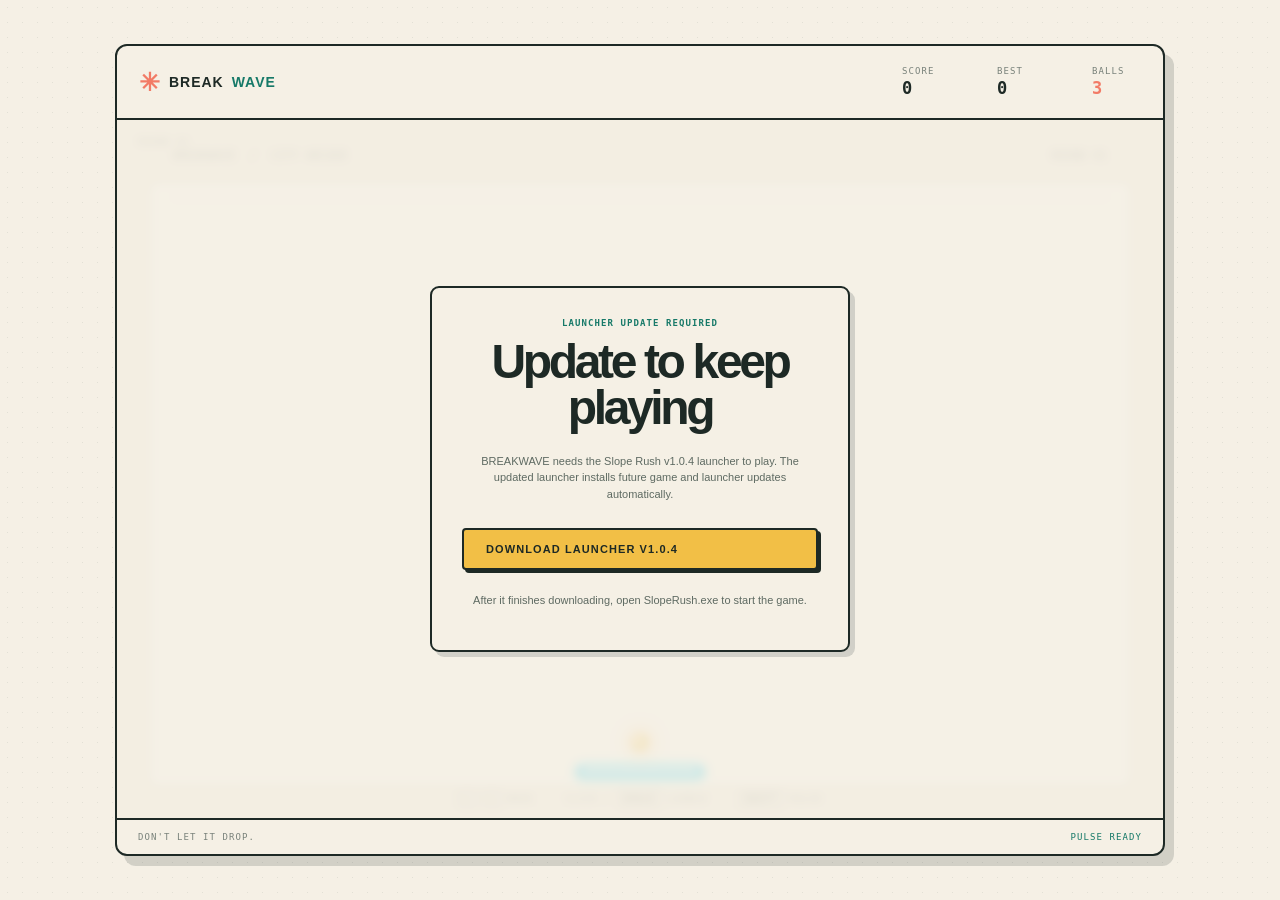
==== commit 9eb79fdc: "Replace STARWELL with BREAKWAVE paddle arcade game Co-authored-by: Copilot <223556219+Copilot@users." ====
--- a/index.html
+++ b/index.html
@@ -3,22 +3,19 @@
   <head>
     <meta charset="UTF-8" />
     <meta name="viewport" content="width=device-width, initial-scale=1.0" />
-    <meta name="theme-color" content="#070a12" />
-    <title>STARWELL — drift into the unknown</title>
+    <meta name="theme-color" content="#f5f0e5" />
+    <title>BREAKWAVE — one more brick</title>
     <link rel="stylesheet" href="style.css" />
     <script src="supabase-config.js"></script>
   </head>
   <body>
     <main class="game-shell">
       <header class="topbar">
-        <a class="brand" href="#" aria-label="STARWELL home">
-          <span class="brand-mark" aria-hidden="true"></span>
-          <span>STAR<span>WELL</span></span>
-        </a>
+        <a class="brand" href="#" aria-label="BREAKWAVE home"><span class="brand-icon" aria-hidden="true">✳</span> BREAK<span>WAVE</span></a>
         <div class="hud" aria-live="polite">
-          <div class="stat"><span class="label">Signal</span><strong id="score">0</strong></div>
-          <div class="stat"><span class="label">Best run</span><strong id="best">0</strong></div>
-          <div class="stat shard-stat"><span class="label">Fragments</span><strong id="shards">0</strong></div>
+          <div class="stat"><span class="label">Score</span><strong id="score">0</strong></div>
+          <div class="stat"><span class="label">Best</span><strong id="best">0</strong></div>
+          <div class="stat"><span class="label">Balls</span><strong id="shards">3</strong></div>
         </div>
         <button id="musicToggle" class="music-toggle" type="button" aria-pressed="true" aria-label="Turn music off">♫</button>
         <div id="accountBar" class="account-bar" hidden>
@@ -27,24 +24,26 @@
         </div>
       </header>
 
-      <section class="playfield" aria-label="STARWELL game">
-        <canvas id="gameCanvas" width="900" height="600" aria-label="A zero-gravity space survival game"></canvas>
-        <div class="world-label"><span class="live-dot"></span><span id="worldLabel">THE OUTER RIM</span></div>
+      <section class="playfield" aria-label="BREAKWAVE brick-breaking game">
+        <canvas id="gameCanvas" width="900" height="600" aria-label="Break the blocks with a bouncing ball"></canvas>
+        <div class="world-label"><span id="worldLabel">ROUND 01</span></div>
         <div id="challengeTracker" class="challenge-tracker" aria-live="polite" hidden></div>
         <div id="extraXpPopup" class="extra-xp-popup" role="status" aria-live="polite" hidden></div>
         <div id="overlay" class="overlay visible" aria-live="polite"></div>
-        <div class="controls-hint"><kbd>W A S D</kbd> / <kbd>← ↑ ↓ →</kbd> steer <span>·</span> <kbd>SPACE</kbd> burst</div>
-        <div class="touch-controls" aria-label="Flight controls">
+        <div class="controls-hint"><kbd>←</kbd> <kbd>→</kbd> MOVE <span>·</span> CLICK / <kbd>SPACE</kbd> LAUNCH <span>·</span> <kbd>SHIFT</kbd> PULSE</div>
+        <div class="touch-controls" aria-label="Paddle controls">
           <div class="dpad">
-            <button id="jumpButton" type="button" aria-label="Thrust up">↑</button>
-            <button id="leftButton" type="button" aria-label="Thrust left">←</button>
-            <button id="crouchButton" type="button" aria-label="Thrust down">↓</button>
-            <button id="rightButton" type="button" aria-label="Thrust right">→</button>
+            <button id="leftButton" type="button" aria-label="Move paddle left">←</button>
+            <button id="rightButton" type="button" aria-label="Move paddle right">→</button>
           </div>
-          <button id="boostButton" class="boost-button" type="button" aria-label="Boost">BURST</button>
+          <div class="touch-actions">
+            <button id="jumpButton" class="serve-button" type="button" aria-label="Launch ball">LAUNCH</button>
+            <button id="crouchButton" class="pulse-button" type="button" aria-label="Activate paddle pulse">PULSE</button>
+          </div>
+          <button id="boostButton" type="button" hidden aria-label="Activate paddle pulse">PULSE</button>
         </div>
       </section>
-      <footer class="footer"><span>KEEP MOVING. TRUST NOTHING.</span><span id="boostStatus">BURST READY</span></footer>
+      <footer class="footer"><span>DON'T LET IT DROP.</span><span id="boostStatus">PULSE READY</span></footer>
     </main>
     <script src="game.js"></script>
   </body>
--- a/style.css
+++ b/style.css
@@ -1,34 +1,36 @@
 :root {
-  color-scheme: dark;
-  --ink: #f0f3f5;
-  --muted: #8d98a5;
-  --line: rgba(215, 229, 239, 0.13);
-  --panel: rgba(10, 15, 23, 0.88);
-  --mint: #a7f5d0;
-  --pink: #f59caf;
+  color-scheme: light;
+  --paper: #f5f0e5;
+  --paper-deep: #ebe4d4;
+  --ink: #1d2925;
+  --muted: #78817a;
+  --line: rgba(29, 41, 37, 0.17);
+  --teal: #167968;
+  --pink: #f27b66;
+  --yellow: #f2bf46;
   --mono: 'Cascadia Code', Consolas, monospace;
-  --sans: 'Segoe UI', Arial, sans-serif;
+  --sans: 'Trebuchet MS', 'Segoe UI', sans-serif;
 }
 
 * { box-sizing: border-box; }
 
 html, body {
-  margin: 0;
   min-width: 320px;
   min-height: 100%;
+  margin: 0;
+  color: var(--ink);
+  background: var(--paper);
   font-family: var(--sans);
-  background: #070a10;
-  color: var(--ink);
 }
 
 body {
   min-height: 100vh;
   display: grid;
   place-items: center;
-  padding: 28px;
-  background:
-    radial-gradient(ellipse at 50% 40%, rgba(35, 57, 65, 0.18), transparent 58%),
-    #070a10;
+  padding: 26px;
+  background-color: var(--paper);
+  background-image: radial-gradient(rgba(39, 73, 62, 0.09) 0.8px, transparent 0.8px);
+  background-size: 15px 15px;
 }
 
 button, input, select { font: inherit; }
@@ -36,123 +38,79 @@
 [hidden] { display: none !important; }
 
 .game-shell {
-  position: relative;
-  width: min(1120px, 100%);
-  border: 1px solid var(--line);
-  background: #0a0e15;
-  box-shadow: 0 28px 100px rgba(0, 0, 0, 0.55);
+  width: min(1050px, 100%);
+  overflow: hidden;
+  border: 2px solid var(--ink);
+  border-radius: 12px;
+  background: var(--paper);
+  box-shadow: 9px 10px 0 rgba(29, 41, 37, 0.16);
 }
 
 .topbar {
   position: relative;
   z-index: 4;
-  min-height: 76px;
+  min-height: 74px;
   display: flex;
   align-items: center;
-  justify-content: space-between;
-  gap: 20px;
-  padding: 0 26px;
-  border-bottom: 1px solid var(--line);
-  background: #0c1118;
+  gap: 18px;
+  padding: 0 22px;
+  border-bottom: 2px solid var(--ink);
 }
 
 .brand {
   display: flex;
   align-items: center;
-  gap: 11px;
-  color: var(--ink);
-  font-size: 15px;
-  font-weight: 700;
-  letter-spacing: 0.18em;
+  gap: 8px;
+  color: var(--ink);
+  font-size: 14px;
+  font-weight: 900;
+  letter-spacing: 0.07em;
   text-decoration: none;
-}
-
-.brand > span:last-child > span { color: var(--mint); }
-
-.brand-mark {
-  position: relative;
-  width: 25px;
-  height: 25px;
-  border: 1px solid var(--mint);
-  border-radius: 50%;
-}
-
-.brand-mark::before,
-.brand-mark::after {
-  position: absolute;
-  content: '';
-  border: 1px solid var(--mint);
-  border-radius: 50%;
-  transform: rotate(-35deg);
-}
-
-.brand-mark::before { inset: 5px -5px; }
-.brand-mark::after { inset: 10px 4px; background: var(--mint); }
-
-.hud {
-  display: flex;
-  align-items: center;
-  gap: clamp(14px, 3vw, 40px);
-  margin-left: auto;
-  margin-right: 12px;
-}
-
-.stat { display: grid; gap: 3px; min-width: 66px; }
-.label, .world-label, .footer, .controls-hint, .eyebrow {
-  font-family: var(--mono);
-  text-transform: uppercase;
-  letter-spacing: 0.11em;
-}
-
+  white-space: nowrap;
+}
+
+.brand > span:last-child { color: var(--teal); }
+.brand-icon { color: var(--pink); font-size: 25px; line-height: 1; }
+.hud { display: flex; align-items: center; gap: clamp(16px, 4vw, 46px); margin-left: auto; }
+.stat { min-width: 49px; display: grid; gap: 2px; }
+.label, .world-label, .footer, .controls-hint, .eyebrow { font-family: var(--mono); letter-spacing: 0.12em; text-transform: uppercase; }
 .label { color: var(--muted); font-size: 9px; }
-.stat strong { font-family: var(--mono); font-size: 17px; font-weight: 500; }
-.shard-stat strong { color: var(--mint); }
+.stat strong { font-family: var(--mono); font-size: 17px; }
+.stat:last-child strong { color: var(--pink); }
 
 .music-toggle {
-  width: 36px;
-  height: 36px;
-  border: 1px solid var(--line);
+  width: 35px;
+  height: 35px;
+  border: 1px solid var(--ink);
   border-radius: 50%;
   background: transparent;
-  color: var(--mint);
+  color: var(--teal);
   cursor: pointer;
 }
 
-.music-toggle:hover, .music-toggle:focus-visible { background: rgba(167, 245, 208, 0.1); }
-.account-bar { display: flex; align-items: center; gap: 10px; font-size: 12px; }
-.account-bar button { border: 0; background: transparent; color: var(--mint); cursor: pointer; }
-
-.playfield { position: relative; overflow: hidden; background: #080d13; }
-#gameCanvas { display: block; width: 100%; aspect-ratio: 3 / 2; }
+.music-toggle:hover, .music-toggle:focus-visible { background: #dce8da; }
+.account-bar { display: flex; align-items: center; gap: 8px; font-size: 11px; }
+.account-bar button { border: 0; background: transparent; color: var(--teal); cursor: pointer; }
+.playfield { position: relative; overflow: hidden; background: var(--paper-deep); }
+#gameCanvas { display: block; width: 100%; aspect-ratio: 3 / 2; touch-action: none; }
 
 .world-label {
   position: absolute;
-  top: 20px;
-  left: 22px;
+  top: 17px;
+  left: 21px;
   z-index: 1;
-  display: flex;
-  align-items: center;
-  gap: 9px;
-  color: rgba(227, 239, 238, 0.66);
+  color: rgba(29, 41, 37, 0.54);
   font-size: 9px;
   pointer-events: none;
 }
 
-.live-dot {
-  width: 6px;
-  height: 6px;
-  border-radius: 50%;
-  background: var(--mint);
-  box-shadow: 0 0 11px var(--mint);
-}
-
 .controls-hint {
   position: absolute;
-  bottom: 17px;
+  bottom: 14px;
   left: 50%;
   z-index: 1;
   transform: translateX(-50%);
-  color: rgba(225, 233, 239, 0.55);
+  color: rgba(29, 41, 37, 0.56);
   font-size: 9px;
   white-space: nowrap;
   pointer-events: none;
@@ -160,23 +118,15 @@
 
 kbd {
   padding: 3px 5px;
-  border: 1px solid rgba(227, 239, 238, 0.18);
-  color: rgba(240, 243, 245, 0.84);
+  border: 1px solid rgba(29, 41, 37, 0.35);
+  border-radius: 3px;
+  color: var(--ink);
   font: inherit;
 }
 
-.controls-hint > span { margin: 0 7px; color: var(--mint); }
-
-.footer {
-  display: flex;
-  justify-content: space-between;
-  padding: 13px 22px;
-  border-top: 1px solid var(--line);
-  color: #64707b;
-  font-size: 9px;
-}
-
-#boostStatus { color: var(--mint); }
+.controls-hint > span { margin: 0 6px; color: var(--pink); }
+.footer { display: flex; justify-content: space-between; padding: 12px 21px; border-top: 2px solid var(--ink); color: var(--muted); font-size: 9px; }
+#boostStatus { color: var(--teal); }
 
 .overlay {
   position: absolute;
@@ -185,190 +135,160 @@
   display: grid;
   place-items: center;
   overflow: auto;
-  padding: 22px;
-  background: rgba(5, 9, 14, 0.63);
-  backdrop-filter: blur(7px);
+  padding: 20px;
+  background: rgba(245, 240, 229, 0.83);
+  backdrop-filter: blur(4px);
   opacity: 0;
   pointer-events: none;
   transition: opacity 180ms ease;
 }
 
 .overlay.visible { opacity: 1; pointer-events: auto; }
-.overlay-content { display: grid; justify-items: center; gap: 12px; width: min(100%, 590px); }
-.overlay-content.welcome-screen { padding: 20px 0; }
-.overlay-content.run-complete { padding: 16px 0; }
-
-.eyebrow { margin: 0; color: var(--mint); font-size: 9px; }
-.overlay h1, .auth-card h1, .leaderboard-card h1 {
-  margin: 0;
-  font-size: clamp(38px, 8vw, 76px);
-  font-weight: 600;
-  letter-spacing: -0.07em;
-  line-height: 0.98;
-}
-
-.welcome-screen h1 { font-size: clamp(52px, 10vw, 92px); }
-.welcome-screen h1 span { color: var(--mint); }
+.overlay-content { display: grid; justify-items: center; gap: 10px; width: min(100%, 560px); }
+.overlay-content.welcome-screen, .overlay-content.run-complete { padding: 12px 0; }
+.eyebrow { margin: 0; color: var(--teal); font-size: 9px; font-weight: 700; }
+.overlay h1, .auth-card h1, .leaderboard-card h1 { margin: 0; font-size: clamp(38px, 8vw, 74px); font-weight: 900; letter-spacing: -0.07em; line-height: 0.95; }
+.welcome-screen h1 { color: var(--ink); font-size: clamp(50px, 10vw, 88px); }
+.welcome-screen h1 span { color: var(--pink); }
 .overlay-content p { margin: 0; }
-.welcome-copy { max-width: 360px; color: #aab4bc; font-size: 13px; line-height: 1.65; }
-.hint { max-width: 430px; color: var(--muted); font-size: 11px; line-height: 1.55; }
+.welcome-copy { max-width: 380px; color: #5e6a62; font-size: 13px; line-height: 1.6; }
+.hint { max-width: 420px; color: var(--muted); font-size: 11px; line-height: 1.5; text-align: center; }
 
 .start-button {
   min-width: 160px;
-  margin-top: 5px;
-  padding: 13px 25px;
-  border: 1px solid var(--mint);
-  background: var(--mint);
-  color: #08110e;
-  font-size: 12px;
-  font-weight: 700;
-  letter-spacing: 0.09em;
+  margin-top: 4px;
+  padding: 13px 22px;
+  border: 2px solid var(--ink);
+  border-radius: 4px;
+  background: var(--yellow);
+  box-shadow: 3px 3px 0 var(--ink);
+  color: var(--ink);
+  font-size: 11px;
+  font-weight: 900;
+  letter-spacing: 0.1em;
   text-decoration: none;
   text-transform: uppercase;
   cursor: pointer;
-  transition: transform 140ms ease, background 140ms ease;
-}
-
-.start-button:hover { transform: translateY(-2px); background: #c1ffdf; }
-.auth-switch { padding: 6px; border: 0; background: none; color: #aab4bc; font-size: 11px; cursor: pointer; }
-.auth-switch:hover { color: var(--mint); }
+  transition: transform 120ms ease, box-shadow 120ms ease;
+}
+
+.start-button:hover { transform: translate(2px, 2px); box-shadow: 1px 1px 0 var(--ink); }
+.auth-switch { padding: 5px; border: 0; background: transparent; color: var(--teal); font-size: 11px; cursor: pointer; }
+.auth-switch:hover { text-decoration: underline; }
 
 .challenge-card {
   display: grid;
   gap: 8px;
-  width: min(100%, 460px);
-  padding: 13px 16px;
+  width: min(100%, 430px);
+  padding: 12px 14px;
   border: 1px solid var(--line);
-  background: rgba(8, 13, 19, 0.9);
+  border-radius: 7px;
+  background: rgba(255, 255, 255, 0.57);
   text-align: left;
 }
 
 .challenge-summary, .challenge-item-heading { display: flex; justify-content: space-between; gap: 12px; }
-.challenge-summary { color: var(--mint); font-size: 11px; }
+.challenge-summary { color: var(--teal); font-size: 11px; }
 .challenge-summary span, .challenge-xp, .challenge-reset { color: var(--muted); font-size: 10px; }
-.challenge-list { display: grid; gap: 7px; margin: 0; padding: 0; list-style: none; }
+.challenge-list { display: grid; gap: 6px; margin: 0; padding: 0; list-style: none; }
 .challenge-item-heading { font-size: 10px; }
-.challenge-item.complete .challenge-item-heading { color: var(--mint); }
-.challenge-item progress { display: block; width: 100%; height: 3px; margin-top: 5px; accent-color: var(--mint); }
+.challenge-item.complete .challenge-item-heading { color: var(--teal); }
+.challenge-item progress { display: block; width: 100%; height: 4px; margin-top: 4px; accent-color: var(--teal); }
 .challenge-xp, .challenge-reset { margin: 0; text-align: center; }
-.challenge-xp { color: var(--mint); }
-.skin-reward { padding-top: 8px; border-top: 1px solid var(--line); }
+.challenge-xp { color: var(--teal); }
+.skin-reward { padding-top: 7px; border-top: 1px solid var(--line); }
 .skin-reward summary, .skin-summary-name, .skin-equipped { display: flex; align-items: center; gap: 8px; }
-.skin-reward summary { justify-content: space-between; color: #aab4bc; font-size: 10px; cursor: pointer; list-style: none; }
+.skin-reward summary { justify-content: space-between; color: #5e6a62; font-size: 10px; cursor: pointer; list-style: none; }
 .skin-reward summary::-webkit-details-marker { display: none; }
-.skin-summary-name { color: var(--mint); font-weight: 700; }
-.skin-equipped { margin-top: 8px; }
-.skin-equipped label { color: #aab4bc; font-size: 10px; }
-.skin-equipped select { min-width: 0; flex: 1; padding: 6px 8px; border: 1px solid var(--line); background: #0a0e15; color: var(--ink); }
-.skin-swatch { display: inline-block; width: 16px; height: 16px; flex: 0 0 16px; border: 1px solid white; border-radius: 50%; background: var(--skin-color); box-shadow: 0 0 10px var(--skin-glow); }
-.challenge-level-up { color: var(--mint); font-size: 11px; text-align: center; }
-.challenge-tracker {
-  position: absolute;
-  top: 50px;
-  right: 20px;
-  z-index: 1;
-  display: grid;
-  gap: 5px;
-  width: min(220px, 35%);
-  padding: 10px 12px;
-  border: 1px solid var(--line);
-  background: var(--panel);
-  color: #aab4bc;
-  font-size: 9px;
-  pointer-events: none;
-}
-
+.skin-summary-name { color: var(--teal); font-weight: 700; }
+.skin-equipped { margin-top: 7px; }
+.skin-equipped label { color: #5e6a62; font-size: 10px; }
+.skin-equipped select { min-width: 0; flex: 1; padding: 6px 8px; border: 1px solid var(--line); border-radius: 4px; background: white; color: var(--ink); }
+.skin-equipped select:focus { outline: 1px solid var(--teal); }
+.skin-swatch { display: inline-block; width: 16px; height: 16px; flex: 0 0 16px; border: 1px solid var(--ink); border-radius: 50%; background: var(--skin-color); }
+.challenge-level-up { color: var(--teal); font-size: 10px; text-align: center; }
+.challenge-tracker { position: absolute; top: 43px; right: 17px; z-index: 1; display: grid; gap: 4px; width: min(220px, 36%); padding: 9px 11px; border: 1px solid var(--line); border-radius: 5px; background: rgba(255, 252, 245, 0.93); color: #5e6a62; font-size: 9px; pointer-events: none; }
 .challenge-tracker-heading, .challenge-tracker-item { display: flex; justify-content: space-between; gap: 8px; }
-.challenge-tracker strong, .challenge-tracker-item b { color: var(--mint); }
+.challenge-tracker strong, .challenge-tracker-item b { color: var(--teal); }
 .challenge-tracker-item b { white-space: nowrap; }
 .challenge-level-up { display: block; line-height: 1.4; }
-.extra-xp-popup { position: absolute; z-index: 2; transform: translate(-50%, -100%); color: var(--mint); font: 11px var(--mono); pointer-events: none; }
+.extra-xp-popup { position: absolute; z-index: 2; transform: translate(-50%, -100%); color: var(--teal); font: 11px var(--mono); pointer-events: none; }
 .extra-xp-popup.visible { animation: popup 1.5s ease both; }
 @keyframes popup { 0% { opacity: 0; translate: 0 5px; } 15%, 70% { opacity: 1; } 100% { opacity: 0; translate: 0 -12px; } }
 
 .auth-card, .leaderboard-card {
   display: grid;
-  gap: 12px;
-  width: min(100%, 430px);
+  gap: 11px;
+  width: min(100%, 420px);
   max-height: 94%;
   overflow: auto;
-  padding: clamp(20px, 4vw, 32px);
-  border: 1px solid var(--line);
-  background: #0c1118;
+  padding: clamp(20px, 4vw, 30px);
+  border: 2px solid var(--ink);
+  border-radius: 9px;
+  background: var(--paper);
+  box-shadow: 5px 5px 0 rgba(29, 41, 37, 0.16);
   text-align: left;
 }
 
 .auth-card .eyebrow, .auth-card h1, .auth-card .auth-description, .auth-card .hint { text-align: center; }
 .auth-card h1, .leaderboard-card h1 { font-size: clamp(32px, 6vw, 48px); text-align: center; }
-.auth-description, .auth-card .hint { color: #aab4bc; font-size: 11px; line-height: 1.6; }
-.auth-card label { color: #bcc6cd; font-size: 11px; }
-.auth-card input { width: 100%; padding: 10px 11px; border: 1px solid var(--line); background: #080c12; color: var(--ink); }
-.auth-card input:focus, .skin-equipped select:focus { outline: 1px solid var(--mint); }
+.auth-description, .auth-card .hint { color: #5e6a62; font-size: 11px; line-height: 1.5; }
+.auth-card label { color: #46534b; font-size: 11px; }
+.auth-card input { width: 100%; padding: 10px; border: 1px solid var(--line); border-radius: 4px; background: #fffdf7; color: var(--ink); }
+.auth-card input:focus { outline: 1px solid var(--teal); }
 .auth-submit { width: 100%; }
-.auth-card .setup-notice { padding: 10px; border: 1px solid rgba(245, 156, 175, 0.35); color: var(--pink); font-size: 10px; line-height: 1.5; text-align: center; }
-.auth-message { min-height: 15px; color: var(--pink); font-size: 10px; line-height: 1.45; }
-.leaderboard-card { width: min(100%, 620px); text-align: center; }
+.auth-card .setup-notice { padding: 9px; border: 1px solid rgba(190, 107, 53, 0.35); border-radius: 4px; color: #9c542b; font-size: 10px; line-height: 1.5; text-align: center; }
+.auth-message { min-height: 15px; color: #a64b45; font-size: 10px; line-height: 1.4; }
+.leaderboard-card { width: min(100%, 600px); text-align: center; }
 .leaderboard-tabs { display: flex; justify-content: center; gap: 7px; }
-.leaderboard-tab { padding: 7px 10px; border: 1px solid var(--line); background: transparent; color: #aab4bc; font-size: 10px; cursor: pointer; }
-.leaderboard-tab.active { border-color: var(--mint); color: var(--mint); }
+.leaderboard-tab { padding: 7px 10px; border: 1px solid var(--line); border-radius: 4px; background: transparent; color: #5e6a62; font-size: 10px; cursor: pointer; }
+.leaderboard-tab.active { border-color: var(--teal); color: var(--teal); }
 .leaderboard-status { min-height: 16px; color: var(--muted); font-size: 10px; }
 .leaderboard-table-wrap { overflow-x: auto; }
 .leaderboard-table { width: 100%; border-collapse: collapse; text-align: left; font-size: 11px; }
-.leaderboard-table th, .leaderboard-table td { padding: 9px 7px; border-bottom: 1px solid var(--line); }
+.leaderboard-table th, .leaderboard-table td { padding: 8px 7px; border-bottom: 1px solid var(--line); }
 .leaderboard-table th { color: var(--muted); font: 9px var(--mono); text-transform: uppercase; }
-.leaderboard-table td:last-child { color: var(--mint); font-family: var(--mono); }
+.leaderboard-table td:last-child { color: var(--teal); font-family: var(--mono); }
 
 .touch-controls { display: none; }
-.touch-controls button {
-  display: grid;
-  place-items: center;
-  width: 43px;
-  height: 43px;
-  border: 1px solid rgba(221, 236, 237, 0.24);
-  border-radius: 50%;
-  background: rgba(8, 13, 19, 0.74);
-  color: var(--ink);
-  touch-action: none;
-  user-select: none;
-}
-
-.touch-controls button:active, .touch-controls button.pressed { border-color: var(--mint); color: var(--mint); }
-.dpad { display: grid; grid-template: repeat(2, 43px) / repeat(2, 43px); gap: 5px; }
-.dpad #jumpButton { grid-area: 1 / 1; }
-.dpad #leftButton { grid-area: 2 / 1; }
-.dpad #crouchButton { grid-area: 2 / 2; }
-.dpad #rightButton { grid-area: 1 / 2; }
-.touch-controls .boost-button { width: 60px; height: 60px; border-color: rgba(167, 245, 208, 0.55); color: var(--mint); font: 9px var(--mono); }
+.touch-controls button { display: grid; place-items: center; min-width: 43px; height: 43px; padding: 0 11px; border: 1px solid var(--ink); border-radius: 5px; background: rgba(255, 252, 245, 0.92); color: var(--ink); touch-action: none; user-select: none; }
+.touch-controls button:active, .touch-controls button.pressed { background: var(--yellow); }
+.dpad, .touch-actions { display: flex; gap: 6px; }
+.touch-actions button { min-width: 67px; font: 9px var(--mono); }
+.touch-controls .serve-button { background: var(--yellow); }
+.touch-controls .pulse-button { border-color: var(--teal); color: var(--teal); }
 
 @media (max-width: 700px) {
-  body { padding: 0; }
-  .game-shell { width: 100%; min-height: 100vh; display: flex; flex-direction: column; border: 0; }
-  .topbar { min-height: 62px; flex-wrap: wrap; gap: 10px; padding: 10px 14px; }
-  .brand { font-size: 12px; }
-  .brand-mark { width: 21px; height: 21px; }
-  .hud { gap: 12px; margin-right: 0; }
-  .stat { min-width: 44px; }
+  body { min-height: 100svh; padding: 0; }
+  .game-shell { width: 100%; min-height: 100svh; display: flex; flex-direction: column; border-right: 0; border-left: 0; border-radius: 0; box-shadow: none; }
+  .topbar { min-height: 62px; gap: 8px; padding: 7px 12px; }
+  .brand { gap: 5px; font-size: 11px; }
+  .brand-icon { font-size: 20px; }
+  .hud { gap: 13px; }
+  .stat { min-width: 34px; }
   .label { font-size: 8px; }
-  .stat strong { font-size: 13px; }
-  .music-toggle { width: 31px; height: 31px; }
-  .account-bar { position: absolute; top: 62px; right: 12px; z-index: 5; }
+  .stat strong { font-size: 14px; }
+  .music-toggle { width: 30px; height: 30px; }
+  .account-bar { position: absolute; top: 61px; right: 10px; z-index: 5; padding: 5px 8px; border: 1px solid var(--line); border-radius: 4px; background: var(--paper); }
   .playfield { flex: 1; display: flex; align-items: center; }
   #gameCanvas { width: 100%; }
-  .world-label { top: 12px; left: 12px; font-size: 8px; }
-  .challenge-tracker { top: 35px; right: 10px; width: min(175px, 48%); padding: 7px 8px; font-size: 8px; }
+  .world-label { top: 10px; left: 11px; font-size: 8px; }
+  .challenge-tracker { top: 29px; right: 10px; width: min(175px, 47%); padding: 6px 7px; font-size: 8px; }
   .controls-hint { display: none; }
-  .touch-controls { position: absolute; right: 20px; bottom: 18px; left: 20px; z-index: 2; display: flex; align-items: end; justify-content: space-between; pointer-events: none; }
+  .touch-controls { position: absolute; right: 12px; bottom: 12px; left: 12px; z-index: 2; display: flex; align-items: end; justify-content: space-between; pointer-events: none; }
   .touch-controls button { pointer-events: auto; }
-  .footer { padding: 10px 14px; font-size: 8px; }
-  .overlay { padding: 14px; }
-  .welcome-screen h1 { font-size: clamp(48px, 14vw, 72px); }
-  .challenge-card { padding: 10px 12px; }
-}
-
-@media (max-width: 380px) {
-  .topbar { padding-right: 9px; padding-left: 9px; gap: 7px; }
-  .hud { gap: 8px; }
-  .music-toggle { width: 28px; height: 28px; }
+  .touch-controls button { min-width: 42px; height: 42px; }
+  .touch-actions button { min-width: 60px; padding: 0 8px; font-size: 8px; }
+  .footer { padding: 9px 12px; font-size: 8px; }
+  .overlay { padding: 12px; }
+  .welcome-screen h1 { font-size: clamp(45px, 13vw, 68px); }
+  .challenge-card { padding: 9px 11px; }
+}
+
+@media (max-width: 370px) {
+  .topbar { gap: 5px; padding-right: 8px; padding-left: 8px; }
+  .hud { gap: 9px; }
+  .brand { font-size: 10px; }
 }
 
 @media (prefers-reduced-motion: reduce) {
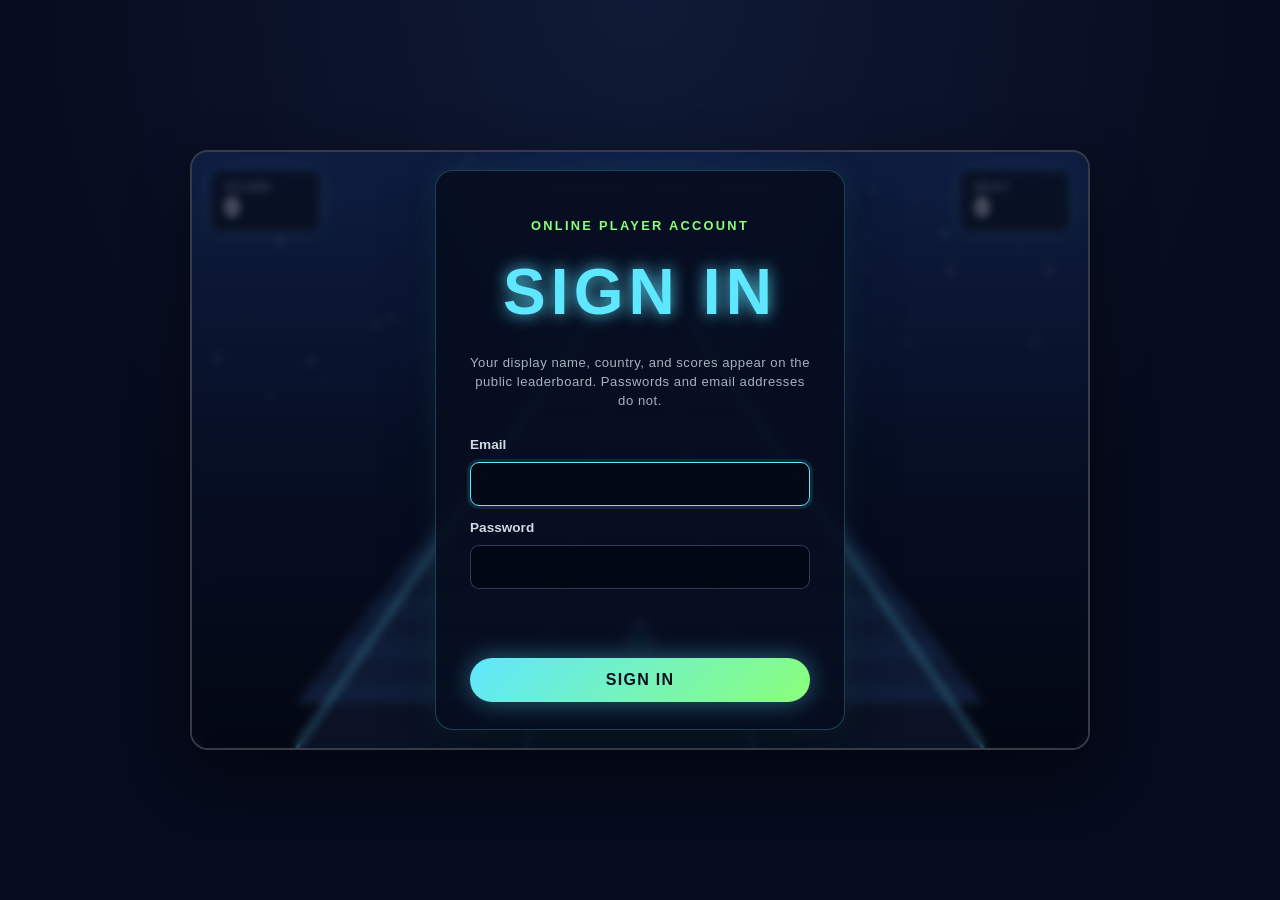
==== commit 452c719f: "Restore Slope Rush and add game launcher library Co-authored-by: Copilot <223556219+Copilot@users.no" ====
--- a/index.html
+++ b/index.html
@@ -1,50 +1,43 @@
-<!DOCTYPE html>
-<html lang="en">
-  <head>
-    <meta charset="UTF-8" />
-    <meta name="viewport" content="width=device-width, initial-scale=1.0" />
-    <meta name="theme-color" content="#f5f0e5" />
-    <title>BREAKWAVE — one more brick</title>
-    <link rel="stylesheet" href="style.css" />
-    <script src="supabase-config.js"></script>
-  </head>
-  <body>
-    <main class="game-shell">
-      <header class="topbar">
-        <a class="brand" href="#" aria-label="BREAKWAVE home"><span class="brand-icon" aria-hidden="true">✳</span> BREAK<span>WAVE</span></a>
-        <div class="hud" aria-live="polite">
-          <div class="stat"><span class="label">Score</span><strong id="score">0</strong></div>
-          <div class="stat"><span class="label">Best</span><strong id="best">0</strong></div>
-          <div class="stat"><span class="label">Balls</span><strong id="shards">3</strong></div>
-        </div>
-        <button id="musicToggle" class="music-toggle" type="button" aria-pressed="true" aria-label="Turn music off">♫</button>
-        <div id="accountBar" class="account-bar" hidden>
-          <span id="accountName"></span>
-          <button id="signOutButton" type="button">Sign out</button>
-        </div>
-      </header>
-
-      <section class="playfield" aria-label="BREAKWAVE brick-breaking game">
-        <canvas id="gameCanvas" width="900" height="600" aria-label="Break the blocks with a bouncing ball"></canvas>
-        <div class="world-label"><span id="worldLabel">ROUND 01</span></div>
-        <div id="challengeTracker" class="challenge-tracker" aria-live="polite" hidden></div>
-        <div id="extraXpPopup" class="extra-xp-popup" role="status" aria-live="polite" hidden></div>
-        <div id="overlay" class="overlay visible" aria-live="polite"></div>
-        <div class="controls-hint"><kbd>←</kbd> <kbd>→</kbd> MOVE <span>·</span> CLICK / <kbd>SPACE</kbd> LAUNCH <span>·</span> <kbd>SHIFT</kbd> PULSE</div>
-        <div class="touch-controls" aria-label="Paddle controls">
-          <div class="dpad">
-            <button id="leftButton" type="button" aria-label="Move paddle left">←</button>
-            <button id="rightButton" type="button" aria-label="Move paddle right">→</button>
-          </div>
-          <div class="touch-actions">
-            <button id="jumpButton" class="serve-button" type="button" aria-label="Launch ball">LAUNCH</button>
-            <button id="crouchButton" class="pulse-button" type="button" aria-label="Activate paddle pulse">PULSE</button>
-          </div>
-          <button id="boostButton" type="button" hidden aria-label="Activate paddle pulse">PULSE</button>
-        </div>
-      </section>
-      <footer class="footer"><span>DON'T LET IT DROP.</span><span id="boostStatus">PULSE READY</span></footer>
-    </main>
-    <script src="game.js"></script>
-  </body>
-</html>
+<!DOCTYPE html>
+<html lang="en">
+  <head>
+    <meta charset="UTF-8" />
+    <meta name="viewport" content="width=device-width, initial-scale=1.0" />
+    <title>Slope Rush</title>
+    <link rel="stylesheet" href="style.css" />
+    <script src="supabase-config.js"></script>
+  </head>
+  <body>
+    <div class="game-shell">
+      <div class="hud">
+        <div class="panel">
+          <span class="label">Score</span>
+          <span id="score">0</span>
+        </div>
+        <div class="panel">
+          <span class="label">Best</span>
+          <span id="best">0</span>
+        </div>
+      </div>
+      <div id="challengeTracker" class="challenge-tracker" aria-live="polite" hidden></div>
+      <div class="controls-hint">← → Switch lanes &nbsp;·&nbsp; ↑ Jump &nbsp;·&nbsp; ↓ Crouch</div>
+      <div id="accountBar" class="account-bar" hidden>
+        <span id="accountName"></span>
+        <button id="signOutButton" type="button">Sign out</button>
+      </div>
+
+      <canvas id="gameCanvas" width="900" height="600" aria-label="Slope style racing game"></canvas>
+
+      <div id="overlay" class="overlay visible" aria-live="polite"></div>
+
+      <div class="touch-controls" aria-label="Touch controls">
+        <button id="leftButton" type="button" aria-label="Move left">←</button>
+        <button id="jumpButton" class="action-button" type="button" aria-label="Jump">JUMP</button>
+        <button id="crouchButton" class="action-button" type="button" aria-label="Crouch">CROUCH</button>
+        <button id="rightButton" type="button" aria-label="Move right">→</button>
+      </div>
+    </div>
+
+    <script src="game.js"></script>
+  </body>
+</html>
--- a/style.css
+++ b/style.css
@@ -1,296 +1,656 @@
-:root {
-  color-scheme: light;
-  --paper: #f5f0e5;
-  --paper-deep: #ebe4d4;
-  --ink: #1d2925;
-  --muted: #78817a;
-  --line: rgba(29, 41, 37, 0.17);
-  --teal: #167968;
-  --pink: #f27b66;
-  --yellow: #f2bf46;
-  --mono: 'Cascadia Code', Consolas, monospace;
-  --sans: 'Trebuchet MS', 'Segoe UI', sans-serif;
-}
-
-* { box-sizing: border-box; }
-
-html, body {
-  min-width: 320px;
-  min-height: 100%;
-  margin: 0;
-  color: var(--ink);
-  background: var(--paper);
-  font-family: var(--sans);
-}
-
-body {
-  min-height: 100vh;
-  display: grid;
-  place-items: center;
-  padding: 26px;
-  background-color: var(--paper);
-  background-image: radial-gradient(rgba(39, 73, 62, 0.09) 0.8px, transparent 0.8px);
-  background-size: 15px 15px;
-}
-
-button, input, select { font: inherit; }
-button { color: inherit; }
-[hidden] { display: none !important; }
-
-.game-shell {
-  width: min(1050px, 100%);
-  overflow: hidden;
-  border: 2px solid var(--ink);
-  border-radius: 12px;
-  background: var(--paper);
-  box-shadow: 9px 10px 0 rgba(29, 41, 37, 0.16);
-}
-
-.topbar {
-  position: relative;
-  z-index: 4;
-  min-height: 74px;
-  display: flex;
-  align-items: center;
-  gap: 18px;
-  padding: 0 22px;
-  border-bottom: 2px solid var(--ink);
-}
-
-.brand {
-  display: flex;
-  align-items: center;
-  gap: 8px;
-  color: var(--ink);
-  font-size: 14px;
-  font-weight: 900;
-  letter-spacing: 0.07em;
-  text-decoration: none;
-  white-space: nowrap;
-}
-
-.brand > span:last-child { color: var(--teal); }
-.brand-icon { color: var(--pink); font-size: 25px; line-height: 1; }
-.hud { display: flex; align-items: center; gap: clamp(16px, 4vw, 46px); margin-left: auto; }
-.stat { min-width: 49px; display: grid; gap: 2px; }
-.label, .world-label, .footer, .controls-hint, .eyebrow { font-family: var(--mono); letter-spacing: 0.12em; text-transform: uppercase; }
-.label { color: var(--muted); font-size: 9px; }
-.stat strong { font-family: var(--mono); font-size: 17px; }
-.stat:last-child strong { color: var(--pink); }
-
-.music-toggle {
-  width: 35px;
-  height: 35px;
-  border: 1px solid var(--ink);
-  border-radius: 50%;
-  background: transparent;
-  color: var(--teal);
-  cursor: pointer;
-}
-
-.music-toggle:hover, .music-toggle:focus-visible { background: #dce8da; }
-.account-bar { display: flex; align-items: center; gap: 8px; font-size: 11px; }
-.account-bar button { border: 0; background: transparent; color: var(--teal); cursor: pointer; }
-.playfield { position: relative; overflow: hidden; background: var(--paper-deep); }
-#gameCanvas { display: block; width: 100%; aspect-ratio: 3 / 2; touch-action: none; }
-
-.world-label {
-  position: absolute;
-  top: 17px;
-  left: 21px;
-  z-index: 1;
-  color: rgba(29, 41, 37, 0.54);
-  font-size: 9px;
-  pointer-events: none;
-}
-
-.controls-hint {
-  position: absolute;
-  bottom: 14px;
-  left: 50%;
-  z-index: 1;
-  transform: translateX(-50%);
-  color: rgba(29, 41, 37, 0.56);
-  font-size: 9px;
-  white-space: nowrap;
-  pointer-events: none;
-}
-
-kbd {
-  padding: 3px 5px;
-  border: 1px solid rgba(29, 41, 37, 0.35);
-  border-radius: 3px;
-  color: var(--ink);
-  font: inherit;
-}
-
-.controls-hint > span { margin: 0 6px; color: var(--pink); }
-.footer { display: flex; justify-content: space-between; padding: 12px 21px; border-top: 2px solid var(--ink); color: var(--muted); font-size: 9px; }
-#boostStatus { color: var(--teal); }
-
-.overlay {
-  position: absolute;
-  inset: 0;
-  z-index: 3;
-  display: grid;
-  place-items: center;
-  overflow: auto;
-  padding: 20px;
-  background: rgba(245, 240, 229, 0.83);
-  backdrop-filter: blur(4px);
-  opacity: 0;
-  pointer-events: none;
-  transition: opacity 180ms ease;
-}
-
-.overlay.visible { opacity: 1; pointer-events: auto; }
-.overlay-content { display: grid; justify-items: center; gap: 10px; width: min(100%, 560px); }
-.overlay-content.welcome-screen, .overlay-content.run-complete { padding: 12px 0; }
-.eyebrow { margin: 0; color: var(--teal); font-size: 9px; font-weight: 700; }
-.overlay h1, .auth-card h1, .leaderboard-card h1 { margin: 0; font-size: clamp(38px, 8vw, 74px); font-weight: 900; letter-spacing: -0.07em; line-height: 0.95; }
-.welcome-screen h1 { color: var(--ink); font-size: clamp(50px, 10vw, 88px); }
-.welcome-screen h1 span { color: var(--pink); }
-.overlay-content p { margin: 0; }
-.welcome-copy { max-width: 380px; color: #5e6a62; font-size: 13px; line-height: 1.6; }
-.hint { max-width: 420px; color: var(--muted); font-size: 11px; line-height: 1.5; text-align: center; }
-
-.start-button {
-  min-width: 160px;
-  margin-top: 4px;
-  padding: 13px 22px;
-  border: 2px solid var(--ink);
-  border-radius: 4px;
-  background: var(--yellow);
-  box-shadow: 3px 3px 0 var(--ink);
-  color: var(--ink);
-  font-size: 11px;
-  font-weight: 900;
-  letter-spacing: 0.1em;
-  text-decoration: none;
-  text-transform: uppercase;
-  cursor: pointer;
-  transition: transform 120ms ease, box-shadow 120ms ease;
-}
-
-.start-button:hover { transform: translate(2px, 2px); box-shadow: 1px 1px 0 var(--ink); }
-.auth-switch { padding: 5px; border: 0; background: transparent; color: var(--teal); font-size: 11px; cursor: pointer; }
-.auth-switch:hover { text-decoration: underline; }
-
-.challenge-card {
-  display: grid;
-  gap: 8px;
-  width: min(100%, 430px);
-  padding: 12px 14px;
-  border: 1px solid var(--line);
-  border-radius: 7px;
-  background: rgba(255, 255, 255, 0.57);
-  text-align: left;
-}
-
-.challenge-summary, .challenge-item-heading { display: flex; justify-content: space-between; gap: 12px; }
-.challenge-summary { color: var(--teal); font-size: 11px; }
-.challenge-summary span, .challenge-xp, .challenge-reset { color: var(--muted); font-size: 10px; }
-.challenge-list { display: grid; gap: 6px; margin: 0; padding: 0; list-style: none; }
-.challenge-item-heading { font-size: 10px; }
-.challenge-item.complete .challenge-item-heading { color: var(--teal); }
-.challenge-item progress { display: block; width: 100%; height: 4px; margin-top: 4px; accent-color: var(--teal); }
-.challenge-xp, .challenge-reset { margin: 0; text-align: center; }
-.challenge-xp { color: var(--teal); }
-.skin-reward { padding-top: 7px; border-top: 1px solid var(--line); }
-.skin-reward summary, .skin-summary-name, .skin-equipped { display: flex; align-items: center; gap: 8px; }
-.skin-reward summary { justify-content: space-between; color: #5e6a62; font-size: 10px; cursor: pointer; list-style: none; }
-.skin-reward summary::-webkit-details-marker { display: none; }
-.skin-summary-name { color: var(--teal); font-weight: 700; }
-.skin-equipped { margin-top: 7px; }
-.skin-equipped label { color: #5e6a62; font-size: 10px; }
-.skin-equipped select { min-width: 0; flex: 1; padding: 6px 8px; border: 1px solid var(--line); border-radius: 4px; background: white; color: var(--ink); }
-.skin-equipped select:focus { outline: 1px solid var(--teal); }
-.skin-swatch { display: inline-block; width: 16px; height: 16px; flex: 0 0 16px; border: 1px solid var(--ink); border-radius: 50%; background: var(--skin-color); }
-.challenge-level-up { color: var(--teal); font-size: 10px; text-align: center; }
-.challenge-tracker { position: absolute; top: 43px; right: 17px; z-index: 1; display: grid; gap: 4px; width: min(220px, 36%); padding: 9px 11px; border: 1px solid var(--line); border-radius: 5px; background: rgba(255, 252, 245, 0.93); color: #5e6a62; font-size: 9px; pointer-events: none; }
-.challenge-tracker-heading, .challenge-tracker-item { display: flex; justify-content: space-between; gap: 8px; }
-.challenge-tracker strong, .challenge-tracker-item b { color: var(--teal); }
-.challenge-tracker-item b { white-space: nowrap; }
-.challenge-level-up { display: block; line-height: 1.4; }
-.extra-xp-popup { position: absolute; z-index: 2; transform: translate(-50%, -100%); color: var(--teal); font: 11px var(--mono); pointer-events: none; }
-.extra-xp-popup.visible { animation: popup 1.5s ease both; }
-@keyframes popup { 0% { opacity: 0; translate: 0 5px; } 15%, 70% { opacity: 1; } 100% { opacity: 0; translate: 0 -12px; } }
-
-.auth-card, .leaderboard-card {
-  display: grid;
-  gap: 11px;
-  width: min(100%, 420px);
-  max-height: 94%;
-  overflow: auto;
-  padding: clamp(20px, 4vw, 30px);
-  border: 2px solid var(--ink);
-  border-radius: 9px;
-  background: var(--paper);
-  box-shadow: 5px 5px 0 rgba(29, 41, 37, 0.16);
-  text-align: left;
-}
-
-.auth-card .eyebrow, .auth-card h1, .auth-card .auth-description, .auth-card .hint { text-align: center; }
-.auth-card h1, .leaderboard-card h1 { font-size: clamp(32px, 6vw, 48px); text-align: center; }
-.auth-description, .auth-card .hint { color: #5e6a62; font-size: 11px; line-height: 1.5; }
-.auth-card label { color: #46534b; font-size: 11px; }
-.auth-card input { width: 100%; padding: 10px; border: 1px solid var(--line); border-radius: 4px; background: #fffdf7; color: var(--ink); }
-.auth-card input:focus { outline: 1px solid var(--teal); }
-.auth-submit { width: 100%; }
-.auth-card .setup-notice { padding: 9px; border: 1px solid rgba(190, 107, 53, 0.35); border-radius: 4px; color: #9c542b; font-size: 10px; line-height: 1.5; text-align: center; }
-.auth-message { min-height: 15px; color: #a64b45; font-size: 10px; line-height: 1.4; }
-.leaderboard-card { width: min(100%, 600px); text-align: center; }
-.leaderboard-tabs { display: flex; justify-content: center; gap: 7px; }
-.leaderboard-tab { padding: 7px 10px; border: 1px solid var(--line); border-radius: 4px; background: transparent; color: #5e6a62; font-size: 10px; cursor: pointer; }
-.leaderboard-tab.active { border-color: var(--teal); color: var(--teal); }
-.leaderboard-status { min-height: 16px; color: var(--muted); font-size: 10px; }
-.leaderboard-table-wrap { overflow-x: auto; }
-.leaderboard-table { width: 100%; border-collapse: collapse; text-align: left; font-size: 11px; }
-.leaderboard-table th, .leaderboard-table td { padding: 8px 7px; border-bottom: 1px solid var(--line); }
-.leaderboard-table th { color: var(--muted); font: 9px var(--mono); text-transform: uppercase; }
-.leaderboard-table td:last-child { color: var(--teal); font-family: var(--mono); }
-
-.touch-controls { display: none; }
-.touch-controls button { display: grid; place-items: center; min-width: 43px; height: 43px; padding: 0 11px; border: 1px solid var(--ink); border-radius: 5px; background: rgba(255, 252, 245, 0.92); color: var(--ink); touch-action: none; user-select: none; }
-.touch-controls button:active, .touch-controls button.pressed { background: var(--yellow); }
-.dpad, .touch-actions { display: flex; gap: 6px; }
-.touch-actions button { min-width: 67px; font: 9px var(--mono); }
-.touch-controls .serve-button { background: var(--yellow); }
-.touch-controls .pulse-button { border-color: var(--teal); color: var(--teal); }
-
-@media (max-width: 700px) {
-  body { min-height: 100svh; padding: 0; }
-  .game-shell { width: 100%; min-height: 100svh; display: flex; flex-direction: column; border-right: 0; border-left: 0; border-radius: 0; box-shadow: none; }
-  .topbar { min-height: 62px; gap: 8px; padding: 7px 12px; }
-  .brand { gap: 5px; font-size: 11px; }
-  .brand-icon { font-size: 20px; }
-  .hud { gap: 13px; }
-  .stat { min-width: 34px; }
-  .label { font-size: 8px; }
-  .stat strong { font-size: 14px; }
-  .music-toggle { width: 30px; height: 30px; }
-  .account-bar { position: absolute; top: 61px; right: 10px; z-index: 5; padding: 5px 8px; border: 1px solid var(--line); border-radius: 4px; background: var(--paper); }
-  .playfield { flex: 1; display: flex; align-items: center; }
-  #gameCanvas { width: 100%; }
-  .world-label { top: 10px; left: 11px; font-size: 8px; }
-  .challenge-tracker { top: 29px; right: 10px; width: min(175px, 47%); padding: 6px 7px; font-size: 8px; }
-  .controls-hint { display: none; }
-  .touch-controls { position: absolute; right: 12px; bottom: 12px; left: 12px; z-index: 2; display: flex; align-items: end; justify-content: space-between; pointer-events: none; }
-  .touch-controls button { pointer-events: auto; }
-  .touch-controls button { min-width: 42px; height: 42px; }
-  .touch-actions button { min-width: 60px; padding: 0 8px; font-size: 8px; }
-  .footer { padding: 9px 12px; font-size: 8px; }
-  .overlay { padding: 12px; }
-  .welcome-screen h1 { font-size: clamp(45px, 13vw, 68px); }
-  .challenge-card { padding: 9px 11px; }
-}
-
-@media (max-width: 370px) {
-  .topbar { gap: 5px; padding-right: 8px; padding-left: 8px; }
-  .hud { gap: 9px; }
-  .brand { font-size: 10px; }
-}
-
-@media (prefers-reduced-motion: reduce) {
-  *, *::before, *::after { scroll-behavior: auto !important; animation-duration: 0.01ms !important; transition-duration: 0.01ms !important; }
-}
+:root {
+  --bg-1: #060b1d;
+  --bg-2: #101a36;
+  --panel: rgba(9, 15, 31, 0.7);
+  --accent: #5ee7ff;
+  --accent-2: #8bff7a;
+  --danger: #ff5a76;
+  --text: #edf7ff;
+  --shadow: rgba(0, 0, 0, 0.35);
+}
+
+* {
+  box-sizing: border-box;
+}
+
+html, body {
+  margin: 0;
+  min-height: 100%;
+  height: 100%;
+  font-family: Arial, Helvetica, sans-serif;
+  background: radial-gradient(circle at top, var(--bg-2), var(--bg-1) 60%);
+  color: var(--text);
+}
+
+body {
+  display: grid;
+  place-items: center;
+}
+
+.game-shell {
+  position: relative;
+  width: min(92vw, 900px);
+  max-height: 92vh;
+  aspect-ratio: 3 / 2;
+  border-radius: 18px;
+  overflow: hidden;
+  box-shadow: 0 24px 60px rgba(0, 0, 0, 0.45);
+  border: 2px solid rgba(255, 255, 255, 0.2);
+  background: #050a19;
+}
+
+#gameCanvas {
+  display: block;
+  width: 100%;
+  height: 100%;
+  background: linear-gradient(to bottom, #0c1631 0%, #050a19 45%, #030912 100%);
+}
+
+.hud {
+  position: absolute;
+  top: 18px;
+  left: 18px;
+  right: 18px;
+  display: flex;
+  justify-content: space-between;
+  gap: 12px;
+  z-index: 2;
+  pointer-events: none;
+}
+
+.controls-hint {
+  position: absolute;
+  top: 28px;
+  left: 50%;
+  z-index: 2;
+  transform: translateX(-50%);
+  color: rgba(237, 247, 255, 0.78);
+  font-size: 0.8rem;
+  letter-spacing: 0.04em;
+  white-space: nowrap;
+  pointer-events: none;
+}
+
+.challenge-tracker {
+  position: absolute;
+  top: 78px;
+  right: 18px;
+  z-index: 2;
+  display: grid;
+  gap: 5px;
+  width: min(230px, 30%);
+  padding: 9px 12px;
+  border: 1px solid rgba(94, 231, 255, 0.2);
+  border-radius: 10px;
+  background: rgba(9, 15, 31, 0.78);
+  color: var(--text);
+  font-size: 0.78rem;
+  pointer-events: none;
+}
+
+.challenge-tracker-heading,
+.challenge-tracker-item {
+  display: flex;
+  justify-content: space-between;
+  align-items: center;
+  gap: 8px;
+}
+
+.challenge-tracker[hidden] {
+  display: none;
+}
+
+.challenge-tracker strong {
+  color: var(--accent-2);
+  letter-spacing: 0.04em;
+}
+
+.challenge-tracker-heading span,
+.challenge-tracker-item {
+  color: rgba(237, 247, 255, 0.72);
+}
+
+.challenge-tracker-item {
+  font-size: 0.7rem;
+}
+
+.challenge-tracker-item b {
+  color: var(--text);
+  white-space: nowrap;
+}
+
+.account-bar {
+  position: absolute;
+  top: 18px;
+  left: 50%;
+  z-index: 4;
+  display: flex;
+  align-items: center;
+  gap: 10px;
+  padding: 6px 8px 6px 12px;
+  transform: translateX(-50%);
+  border: 1px solid rgba(255, 255, 255, 0.16);
+  border-radius: 999px;
+  background: var(--panel);
+  color: var(--text);
+  font-size: 0.8rem;
+}
+
+.account-bar[hidden] {
+  display: none;
+}
+
+.account-bar button,
+.auth-switch {
+  border: 0;
+  background: transparent;
+  color: var(--accent);
+  font: inherit;
+  cursor: pointer;
+}
+
+.account-bar button {
+  padding: 5px 8px;
+  border-radius: 999px;
+}
+
+.account-bar button:hover,
+.auth-switch:hover {
+  color: var(--accent-2);
+}
+
+.panel {
+  display: flex;
+  flex-direction: column;
+  min-width: 110px;
+  padding: 10px 14px;
+  border-radius: 10px;
+  background: var(--panel);
+  border: 1px solid rgba(255, 255, 255, 0.12);
+  box-shadow: 0 0 25px rgba(94, 231, 255, 0.18);
+}
+
+.label {
+  font-size: 0.72rem;
+  letter-spacing: 0.12em;
+  text-transform: uppercase;
+  color: rgba(237, 247, 255, 0.75);
+}
+
+#score, #best {
+  font-size: clamp(1.2rem, 2vw, 2rem);
+  font-weight: 700;
+  line-height: 1.1;
+}
+
+.overlay {
+  position: absolute;
+  inset: 0;
+  display: grid;
+  place-items: center;
+  text-align: center;
+  background: rgba(5, 10, 24, 0.45);
+  backdrop-filter: blur(4px);
+  z-index: 3;
+  overflow-y: auto;
+  opacity: 0;
+  pointer-events: none;
+  transition: opacity 200ms ease;
+}
+
+.overlay.visible {
+  opacity: 1;
+  pointer-events: auto;
+}
+
+.overlay-content {
+  display: grid;
+  justify-items: center;
+  gap: 8px;
+  max-height: 100%;
+  overflow-y: auto;
+  padding: 16px 24px;
+}
+
+.overlay-content.welcome-screen {
+  gap: 7px;
+  padding: 56px 24px 12px;
+}
+
+.overlay-content.run-complete {
+  gap: 8px;
+}
+
+.challenge-card {
+  display: grid;
+  gap: 6px;
+  width: min(100%, 470px);
+  padding: 10px 12px;
+  border: 1px solid rgba(94, 231, 255, 0.22);
+  border-radius: 14px;
+  background: rgba(7, 14, 32, 0.92);
+  text-align: left;
+}
+
+.challenge-summary,
+.challenge-item-heading {
+  display: flex;
+  justify-content: space-between;
+  align-items: center;
+  gap: 12px;
+}
+
+.challenge-summary {
+  color: var(--accent);
+  font-size: 0.9rem;
+}
+
+.challenge-summary span,
+.challenge-xp,
+.challenge-reset {
+  color: rgba(237, 247, 255, 0.72);
+  font-size: 0.72rem;
+}
+
+.challenge-list {
+  display: grid;
+  gap: 5px;
+  margin: 0;
+  padding: 0;
+  list-style: none;
+}
+
+.challenge-item-heading {
+  color: var(--text);
+  font-size: 0.76rem;
+}
+
+.challenge-item.complete .challenge-item-heading {
+  color: var(--accent-2);
+}
+
+.challenge-item progress {
+  display: block;
+  width: 100%;
+  height: 4px;
+  margin-top: 2px;
+  overflow: hidden;
+  border: 0;
+  border-radius: 999px;
+  background: rgba(255, 255, 255, 0.12);
+  accent-color: var(--accent-2);
+}
+
+.challenge-item progress::-webkit-progress-bar {
+  border-radius: 999px;
+  background: rgba(255, 255, 255, 0.12);
+}
+
+.challenge-item progress::-webkit-progress-value {
+  border-radius: 999px;
+  background: linear-gradient(90deg, var(--accent), var(--accent-2));
+}
+
+.challenge-item progress::-moz-progress-bar {
+  border-radius: 999px;
+  background: linear-gradient(90deg, var(--accent), var(--accent-2));
+}
+
+.challenge-xp,
+.challenge-reset {
+  margin: 0;
+  text-align: center;
+}
+
+.challenge-xp {
+  color: var(--accent-2);
+}
+
+.skin-reward {
+  padding-top: 6px;
+  border-top: 1px solid rgba(255, 255, 255, 0.1);
+}
+
+.skin-reward summary,
+.skin-summary-name,
+.skin-equipped {
+  display: flex;
+  align-items: center;
+  gap: 8px;
+}
+
+.skin-reward summary {
+  justify-content: space-between;
+  color: rgba(237, 247, 255, 0.8);
+  font-size: 0.7rem;
+  cursor: pointer;
+  list-style: none;
+}
+
+.skin-reward summary::-webkit-details-marker {
+  display: none;
+}
+
+.skin-summary-name {
+  color: var(--accent);
+  font-weight: 700;
+}
+
+.skin-equipped {
+  margin-top: 8px;
+}
+
+.skin-equipped label {
+  color: rgba(237, 247, 255, 0.78);
+  font-size: 0.72rem;
+}
+
+.skin-equipped select {
+  min-width: 0;
+  flex: 1;
+  padding: 6px 8px;
+  border: 1px solid rgba(94, 231, 255, 0.25);
+  border-radius: 7px;
+  background: rgba(3, 8, 20, 0.9);
+  color: var(--text);
+  font: inherit;
+  font-size: 0.72rem;
+}
+
+.skin-equipped select:focus {
+  outline: 2px solid rgba(94, 231, 255, 0.65);
+  outline-offset: 2px;
+}
+
+.skin-swatch {
+  display: inline-block;
+  width: 18px;
+  height: 18px;
+  flex: 0 0 18px;
+  border: 2px solid rgba(255, 255, 255, 0.9);
+  border-radius: 50%;
+  background: var(--skin-color);
+  box-shadow: 0 0 12px var(--skin-glow);
+}
+
+.challenge-level-up {
+  color: var(--accent-2);
+  font-size: 0.76rem;
+  font-weight: 700;
+  text-align: center;
+}
+
+.challenge-tracker .challenge-level-up {
+  display: block;
+  line-height: 1.35;
+}
+
+.overlay-content p {
+  margin: 0;
+}
+
+.auth-card {
+  display: grid;
+  justify-items: stretch;
+  gap: 10px;
+  width: min(90%, 410px);
+  max-height: 94%;
+  overflow-y: auto;
+  padding: clamp(20px, 4vw, 34px);
+  border: 1px solid rgba(94, 231, 255, 0.24);
+  border-radius: 18px;
+  background: rgba(7, 14, 32, 0.92);
+  box-shadow: 0 18px 55px rgba(0, 0, 0, 0.42), 0 0 30px rgba(94, 231, 255, 0.1);
+  text-align: left;
+}
+
+.auth-card .eyebrow,
+.auth-card h1,
+.auth-card .auth-description,
+.auth-card .hint {
+  text-align: center;
+}
+
+.auth-card h1 {
+  font-size: clamp(1.8rem, 5vw, 2.5rem);
+}
+
+.auth-card .auth-description,
+.auth-card .hint {
+  color: rgba(237, 247, 255, 0.7);
+  font-size: 0.82rem;
+  line-height: 1.45;
+}
+
+.auth-card .setup-notice {
+  padding: 10px 12px;
+  border: 1px solid rgba(255, 189, 74, 0.35);
+  border-radius: 9px;
+  background: rgba(255, 189, 74, 0.08);
+  color: #ffd58a;
+  font-size: 0.8rem;
+  line-height: 1.45;
+  text-align: center;
+}
+
+.auth-card label {
+  margin-top: 4px;
+  color: rgba(237, 247, 255, 0.88);
+  font-size: 0.85rem;
+  font-weight: 700;
+}
+
+.auth-card input {
+  width: 100%;
+  min-height: 44px;
+  padding: 10px 12px;
+  border: 1px solid rgba(181, 212, 255, 0.26);
+  border-radius: 9px;
+  outline: none;
+  background: rgba(3, 8, 20, 0.85);
+  color: var(--text);
+  font: inherit;
+}
+
+.auth-card input:focus {
+  border-color: var(--accent);
+  box-shadow: 0 0 0 3px rgba(94, 231, 255, 0.12);
+}
+
+.auth-card .auth-message {
+  min-height: 1em;
+  color: #ff9aa9;
+  font-size: 0.85rem;
+  line-height: 1.4;
+  text-align: center;
+}
+
+.auth-card .auth-submit {
+  width: 100%;
+}
+
+.auth-card .auth-submit:disabled {
+  cursor: wait;
+  opacity: 0.7;
+}
+
+.auth-switch {
+  padding: 8px;
+  font-size: 0.9rem;
+}
+
+.leaderboard-card {
+  display: grid;
+  justify-items: center;
+  gap: 12px;
+  width: min(92%, 650px);
+  max-height: 92%;
+  overflow-y: auto;
+  padding: clamp(18px, 4vw, 32px);
+  border: 1px solid rgba(94, 231, 255, 0.24);
+  border-radius: 18px;
+  background: rgba(7, 14, 32, 0.94);
+  box-shadow: 0 18px 55px rgba(0, 0, 0, 0.42), 0 0 30px rgba(94, 231, 255, 0.1);
+}
+
+.leaderboard-card h1 {
+  font-size: clamp(1.8rem, 5vw, 2.5rem);
+}
+
+.leaderboard-status {
+  min-height: 1.3em;
+  color: rgba(237, 247, 255, 0.75);
+  font-size: 0.85rem;
+  line-height: 1.45;
+}
+
+.leaderboard-table-wrap {
+  width: 100%;
+  overflow-x: auto;
+}
+
+.leaderboard-table {
+  width: 100%;
+  border-collapse: collapse;
+  text-align: left;
+}
+
+.leaderboard-table th,
+.leaderboard-table td {
+  padding: 10px 8px;
+  border-bottom: 1px solid rgba(255, 255, 255, 0.1);
+}
+
+.leaderboard-table th {
+  color: var(--accent);
+  font-size: 0.72rem;
+  letter-spacing: 0.08em;
+  text-transform: uppercase;
+}
+
+.leaderboard-table td {
+  font-size: 0.92rem;
+}
+
+.overlay .eyebrow {
+  color: var(--accent-2);
+  font-size: 0.8rem;
+  font-weight: 700;
+  letter-spacing: 0.18em;
+  text-transform: uppercase;
+}
+
+.overlay h1 {
+  margin: 0;
+  font-size: clamp(2rem, 5vw, 4rem);
+  letter-spacing: 0.08em;
+  text-transform: uppercase;
+  color: var(--accent);
+  text-shadow: 0 0 16px rgba(94, 231, 255, 0.9);
+}
+
+.overlay p {
+  font-size: clamp(0.9rem, 2vw, 1.2rem);
+  letter-spacing: 0.04em;
+}
+
+.overlay .hint {
+  color: rgba(237, 247, 255, 0.72);
+  font-size: 0.85rem;
+}
+
+.start-button {
+  margin: 8px 0;
+  padding: 13px 32px;
+  border: 0;
+  border-radius: 999px;
+  background: linear-gradient(135deg, var(--accent), var(--accent-2));
+  color: #06101e;
+  font-size: 1rem;
+  font-weight: 800;
+  letter-spacing: 0.08em;
+  text-transform: uppercase;
+  cursor: pointer;
+  box-shadow: 0 0 24px rgba(94, 231, 255, 0.4);
+}
+
+.start-button:hover {
+  transform: translateY(-2px);
+  box-shadow: 0 0 32px rgba(94, 231, 255, 0.7);
+}
+
+.touch-controls {
+  position: absolute;
+  right: 16px;
+  bottom: 16px;
+  left: 16px;
+  display: flex;
+  justify-content: space-between;
+  z-index: 2;
+  pointer-events: none;
+}
+
+.touch-controls button {
+  width: 54px;
+  height: 54px;
+  border: 1px solid rgba(255, 255, 255, 0.35);
+  border-radius: 50%;
+  background: rgba(9, 15, 31, 0.65);
+  color: var(--text);
+  font-size: 1.7rem;
+  cursor: pointer;
+  pointer-events: auto;
+  touch-action: manipulation;
+}
+
+.touch-controls .action-button {
+  width: auto;
+  min-width: 72px;
+  height: 46px;
+  align-self: center;
+  padding: 0 12px;
+  border-radius: 999px;
+  font-size: 0.72rem;
+  font-weight: 800;
+  letter-spacing: 0.05em;
+}
+
+@media (hover: hover) and (pointer: fine) {
+  .touch-controls {
+    display: none;
+  }
+}
+
+@media (max-width: 600px) {
+  .game-shell {
+    width: 100vw;
+    max-height: 100vh;
+    border-radius: 0;
+  }
+
+  .panel {
+    min-width: 82px;
+  }
+
+  .controls-hint {
+    top: 76px;
+    font-size: 0.65rem;
+  }
+
+  .account-bar {
+    top: 14px;
+    font-size: 0.7rem;
+  }
+
+  .challenge-tracker {
+    top: 118px;
+    right: 10px;
+    width: min(205px, 45%);
+    padding: 7px 9px;
+    font-size: 0.68rem;
+  }
+
+  .challenge-card {
+    padding: 11px 12px;
+  }
+}
